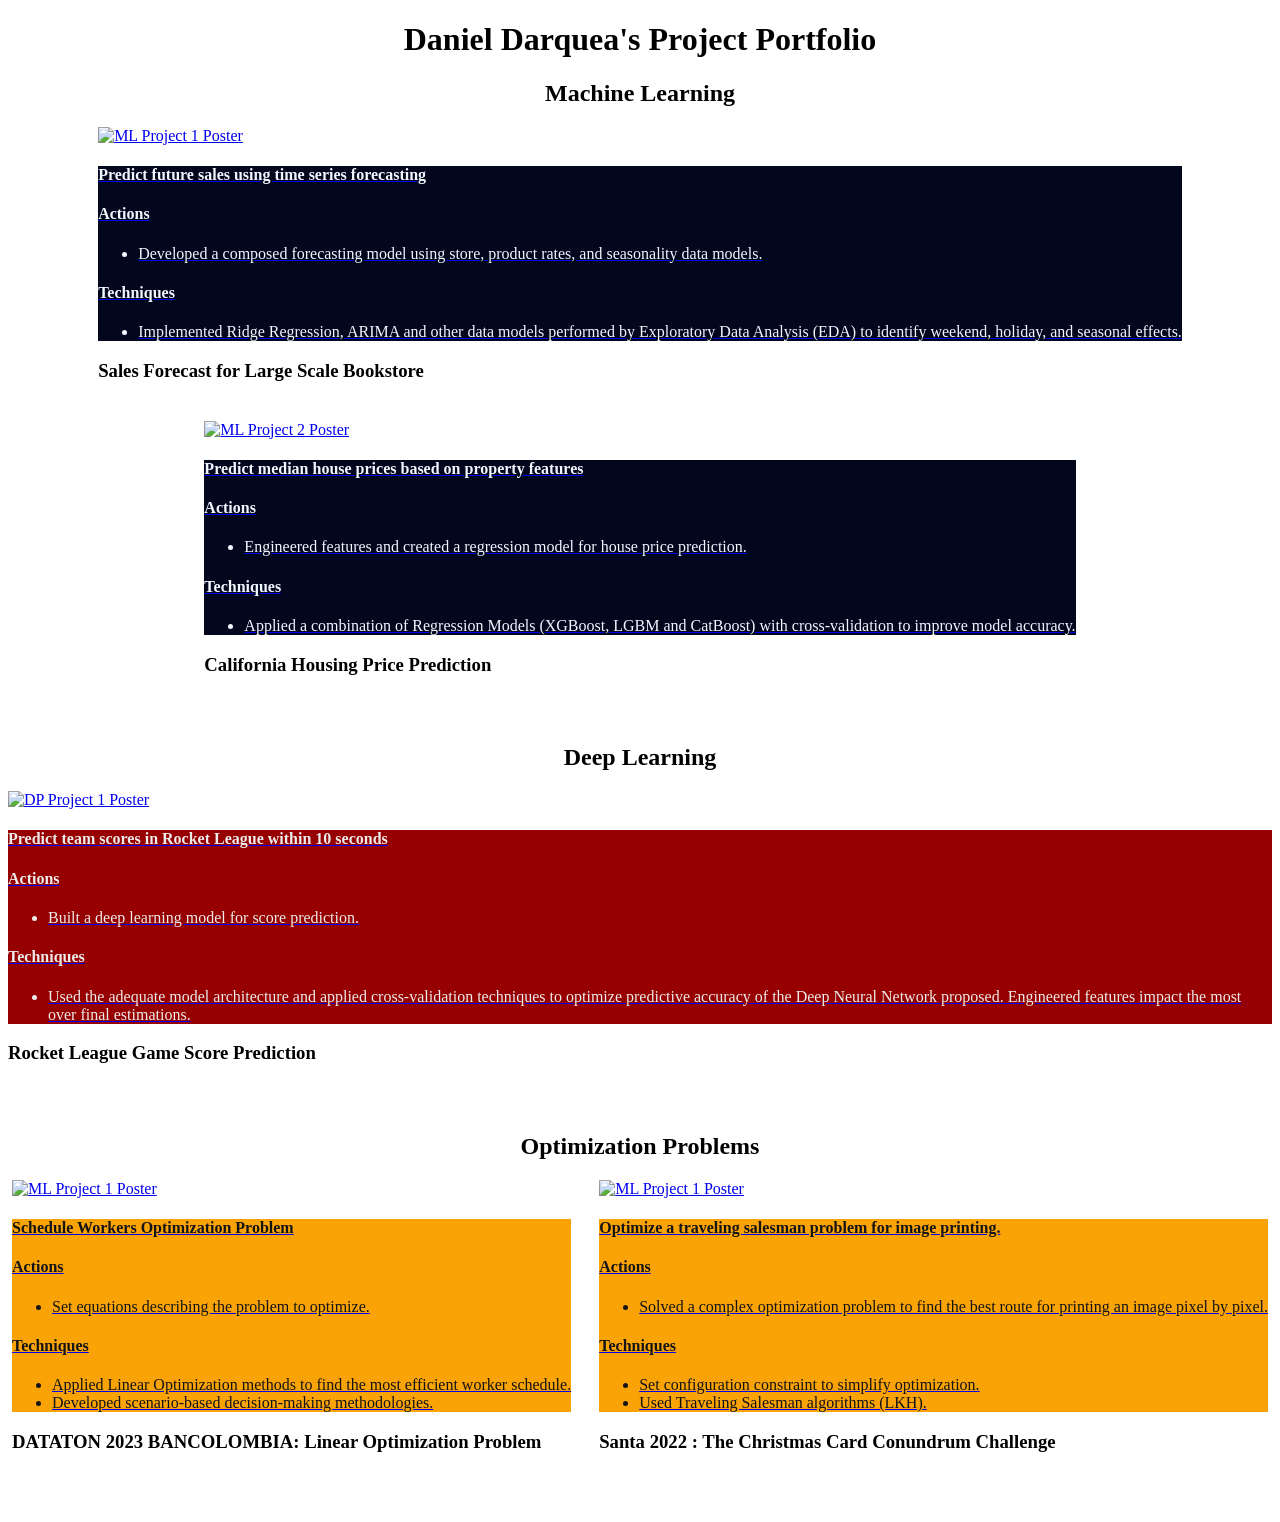
==== index.html @ ed5b5a61 "Add files via upload" ====
<!DOCTYPE html>
<html lang="en">
<head>
  <meta charset="UTF-8">
  <meta name="viewport" content="width=device-width, initial-scale=1.0">
  <title>Project Portfolio</title>
  <link rel="stylesheet" href="style.css">
  <style>
    .container {
      display: flex;
      flex-wrap: wrap;
      justify-content: space-around;
      gap: 20px;
    }
    .poster img {
      width: 300px; /* Set a rectangular width */
      height: 200px; /* Set a rectangular height */
      object-fit: cover;
    }
    section {
      margin-bottom: 50px;
    }
    h2 {
      text-align: center;
    }
  </style>
</head>
<body>
  <h1 style="text-align: center;">Daniel Darquea's Project Portfolio</h1>

  <!-- Machine Learning Section -->
  <section>
    <h2>Machine Learning</h2>
    <div class="container">
      <div class="poster">
        <a href="projects/ml1_tps-sep-2022.html">
          <img src="posters/ml1_poster.png" alt="ML Project 1 Poster">
          
          <div class="overlay" style="background-color: #03071e; color:aliceblue">
            <div class="overlay-section">
              <h4>Predict future sales using time series forecasting</h4>
              <h4>Actions</h4>
              <ul class="overlay-list">
                <li>Developed a composed forecasting model using store, product rates, and seasonality data models.</li>
              </ul>
              <h4>Techniques</h4>
              <ul class="overlay-list">
                <li>Implemented Ridge Regression, ARIMA and other data models performed by Exploratory Data Analysis (EDA) to
                  identify weekend, holiday, and seasonal effects.</li>
              </ul>
            </div>
          </div>
        </a>
        <h3>Sales Forecast for Large Scale Bookstore</h3>
      </div>
      <div class="poster">
        <a href="projects/ml2_tps3-episode-1-california-housing.html">
          <img src="posters/ml2_poster.png" alt="ML Project 2 Poster">
          <div class="overlay" style="background-color: #03071e; color:aliceblue">
            <div class="overlay-section">
              <h4>Predict median house prices based on property features</h4>
              <h4>Actions</h4>
              <ul class="overlay-list">
                <li>Engineered features and created a regression model for house price prediction.</li>
              </ul>
              <h4>Techniques</h4>
              <ul class="overlay-list">
                <li>Applied a combination of Regression Models (XGBoost, LGBM and CatBoost) with cross-validation to improve
                  model accuracy.</li>
              </ul>
            </div>
          </div>
        </a>
        <h3>California Housing Price Prediction</h3>
      </div>

    </div>
  </section>

  <!-- Deep Learning Section -->
  <section>
    <h2>Deep Learning</h2>
    <div class="container">
      <div class="poster">
        <a href="projects/dp1-tabular-playground-series-oct-2022.html">
          <img src="posters/dp1_poster.jpg" alt="DP Project 1 Poster">
          
          <div class="overlay" style="background-color: #970000; color:rgb(236, 236, 236)">
            <div class="overlay-section">
              <h4>Predict team scores in Rocket League within 10 seconds</h4>
              <h4>Actions</h4>
              <ul class="overlay-list">
                <li>Built a deep learning model for score prediction.</li>
              </ul>
              <h4>Techniques</h4>
              <ul class="overlay-list">
                <li>Used the adequate model architecture and applied cross-validation techniques to optimize predictive accuracy
                  of the Deep Neural Network proposed. Engineered features impact the most over final estimations.</li>
              </ul>
            </div>
          </div>
          
        </a>
        <h3>Rocket League Game Score Prediction</h3>
      </div>

    </div>
  </section>

  <!-- Optimization Problems Section -->
  <section>
    <h2>Optimization Problems</h2>
    <div class="container">
        <div class="poster">
            <a href="projects/p1_bancolombia-bank-linear-optimization.html">
              <img src="posters/poster1.png" alt="ML Project 1 Poster">
              
              <div class="overlay" style="background-color: #faa307; color:rgb(20, 20, 20)">
                <div class="overlay-section">
                  <h4>Schedule Workers Optimization Problem</h4>
                  <h4>Actions</h4>
                  <ul class="overlay-list">
                    <li>Set equations describing the problem to optimize.</li>
                  </ul>
                  <h4>Techniques</h4>
                  <ul class="overlay-list">
                    <li>Applied Linear Optimization methods to find the most efficient worker schedule.</li>
                    <li>Developed scenario-based decision-making methodologies.</li>
                  </ul>
                </div>
              </div>
              
            </a>
            <h3>DATATON 2023 BANCOLOMBIA: Linear Optimization Problem</h3>
        </div>
        <div class="poster">
            <a href="projects/p2_the-christmas-card-conundrum-2022.html">
              <img src="posters/poster2.jpg" alt="ML Project 1 Poster">
              
              <div class="overlay" style="background-color: #faa307; color:rgb(20, 20, 20)">
                <div class="overlay-section">
                  <h4>Optimize a traveling salesman problem for image printing.</h4>
                  <h4>Actions</h4>
                  <ul class="overlay-list">
                    <li>Solved a complex optimization problem to find the best route for printing an image pixel by pixel.</li>
                  </ul>
                  <h4>Techniques</h4>
                  <ul class="overlay-list">
                    <li>Set configuration constraint to simplify optimization.</li>
                    <li>Used Traveling Salesman algorithms (LKH).</li>
                  </ul>
                </div>
              </div>
            </a>
            <h3>Santa 2022 : The Christmas Card Conundrum Challenge</h3>
        </div>
    </div>
  </section>

</body>
</html>
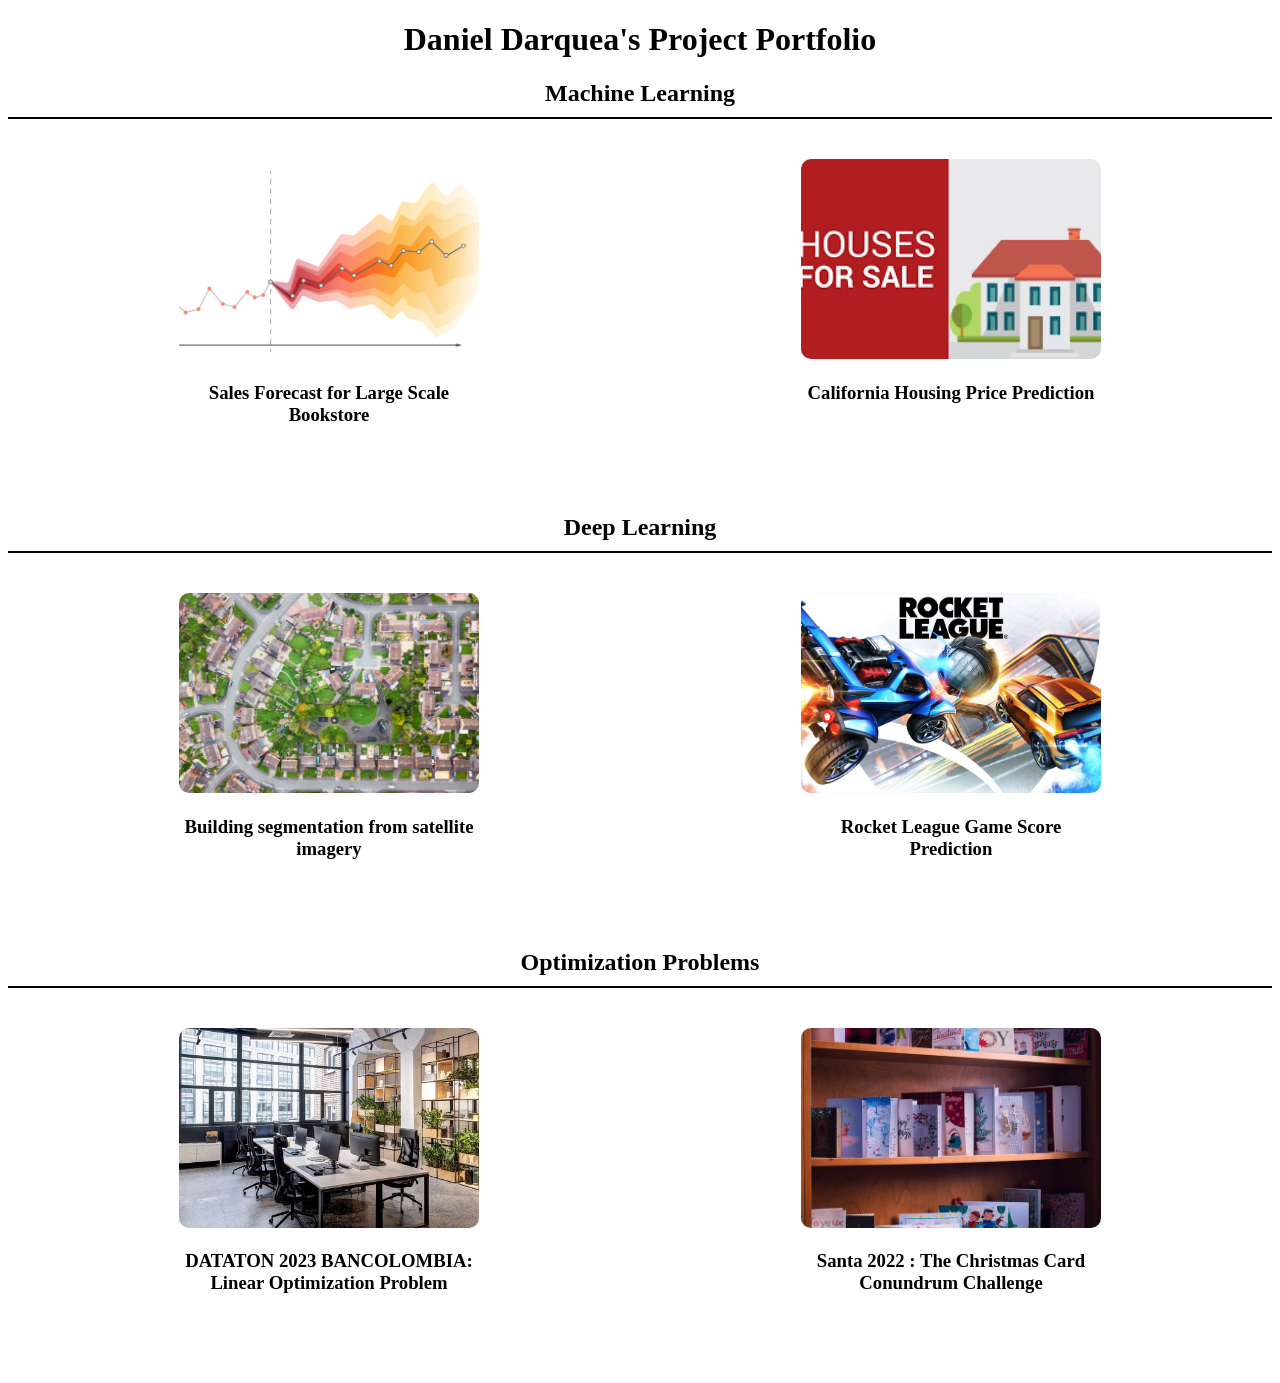
==== commit 97154736: "Updated new projects" ====
--- a/index.html
+++ b/index.html
@@ -82,6 +82,29 @@
     <h2>Deep Learning</h2>
     <div class="container">
       <div class="poster">
+        <a href="projects\dp2_buildings-location-from-satellite-images.html">
+          <img src="posters/dp2_photo.jpg" alt="DP Project 1 Poster">
+          
+          <div class="overlay" style="background-color: #970000; color:rgb(236, 236, 236)">
+            <div class="overlay-section">
+              <h4>Building segmentation using satellite imagery</h4>
+              <h4>Actions</h4>
+              <ul class="overlay-list">
+                <li>U-Net model trained on Google's TPU for building segmentation.</li>
+              </ul>
+              <h4>Techniques</h4>
+              <ul class="overlay-list">
+                <li>Data Selection</li>
+                <li>Fine Tuning</li>
+                <li>Definition of adequate Losses, Metrics and Architecure</li>
+              </ul>
+            </div>
+          </div>
+          
+        </a>
+        <h3>Building segmentation from satellite imagery</h3>
+      </div>
+      <div class="poster">
         <a href="projects/dp1-tabular-playground-series-oct-2022.html">
           <img src="posters/dp1_poster.jpg" alt="DP Project 1 Poster">
           
--- a/style.css
+++ b/style.css
@@ -0,0 +1,94 @@
+body {
+  font-family: Cambria, serif;
+  background-color: #ffffff;
+}
+.container {
+  display: flex;
+  flex-wrap: wrap;
+  justify-content: center;
+  gap: 20px;
+  padding: 20px;
+}
+.poster {
+  width: 300px;
+  text-align: center;
+  position: relative;
+}
+.image-container {
+  position: relative;
+}
+img {
+  max-width: 100%;
+  border-radius: 10px;
+}
+a {
+  text-decoration: none;
+  color: #333;
+}
+a:hover {
+  color: #0b72c7;
+}
+
+.overlay {
+  position: absolute;
+  top: 0;
+  left: 0;
+  width: 100%;
+  height: 100%;
+  background-color: #ffffff; /* White transparent background */
+  color:#333;
+  display: flex;
+  justify-content: flex-start; /* Ensure content starts from the top */
+  align-items: flex-start; /* Align content to the left */
+  /*justify-content: left;*/
+  /*align-items: left;*/
+  opacity: 0;
+  transition: opacity 0.3s ease;
+  /*pointer-events: none; /* Allow hover events to pass through to the image */
+  border-radius: 10px;
+  overflow-y: auto; /* Allows vertical scrolling if content overflows */
+  padding: 5px 10px 10px 10px;
+}
+.poster:hover .overlay{
+  opacity: 1; /* Show the overlay when hovering */
+  transform: scale(1.15);
+  transition: transform 0.4s ease;
+}
+/*.poster img:hover{
+  transform: scale(1.05);
+  transition: transform 0.3s ease;
+}*/
+
+.overlay-section {
+  margin-top: 0px; /* Space between sections */
+  text-align: left;
+}
+
+.overlay-list {
+  font-size: 14px; /* Item size */
+  padding-left: 10px; /* Indent list items */
+  margin: 0; /* Remove default margin */
+  text-align: left;
+}
+
+.overlay-list li {
+  margin-bottom: 5px; /* Space between list items */
+}
+
+section {
+      margin-bottom: 50px;
+    }
+h2 {
+      font-size: 24px;
+      font-weight: bold;
+      text-align: left;
+      border-bottom: 2px solid black; /* Adds an underline */
+      padding-bottom: 10px;
+      margin-bottom: 20px;
+      width: 100%; /* Ensure it extends across the full width */
+    }
+
+h4 {
+      margin: 15px 0px 10px 0px;
+      padding: 0;
+    }
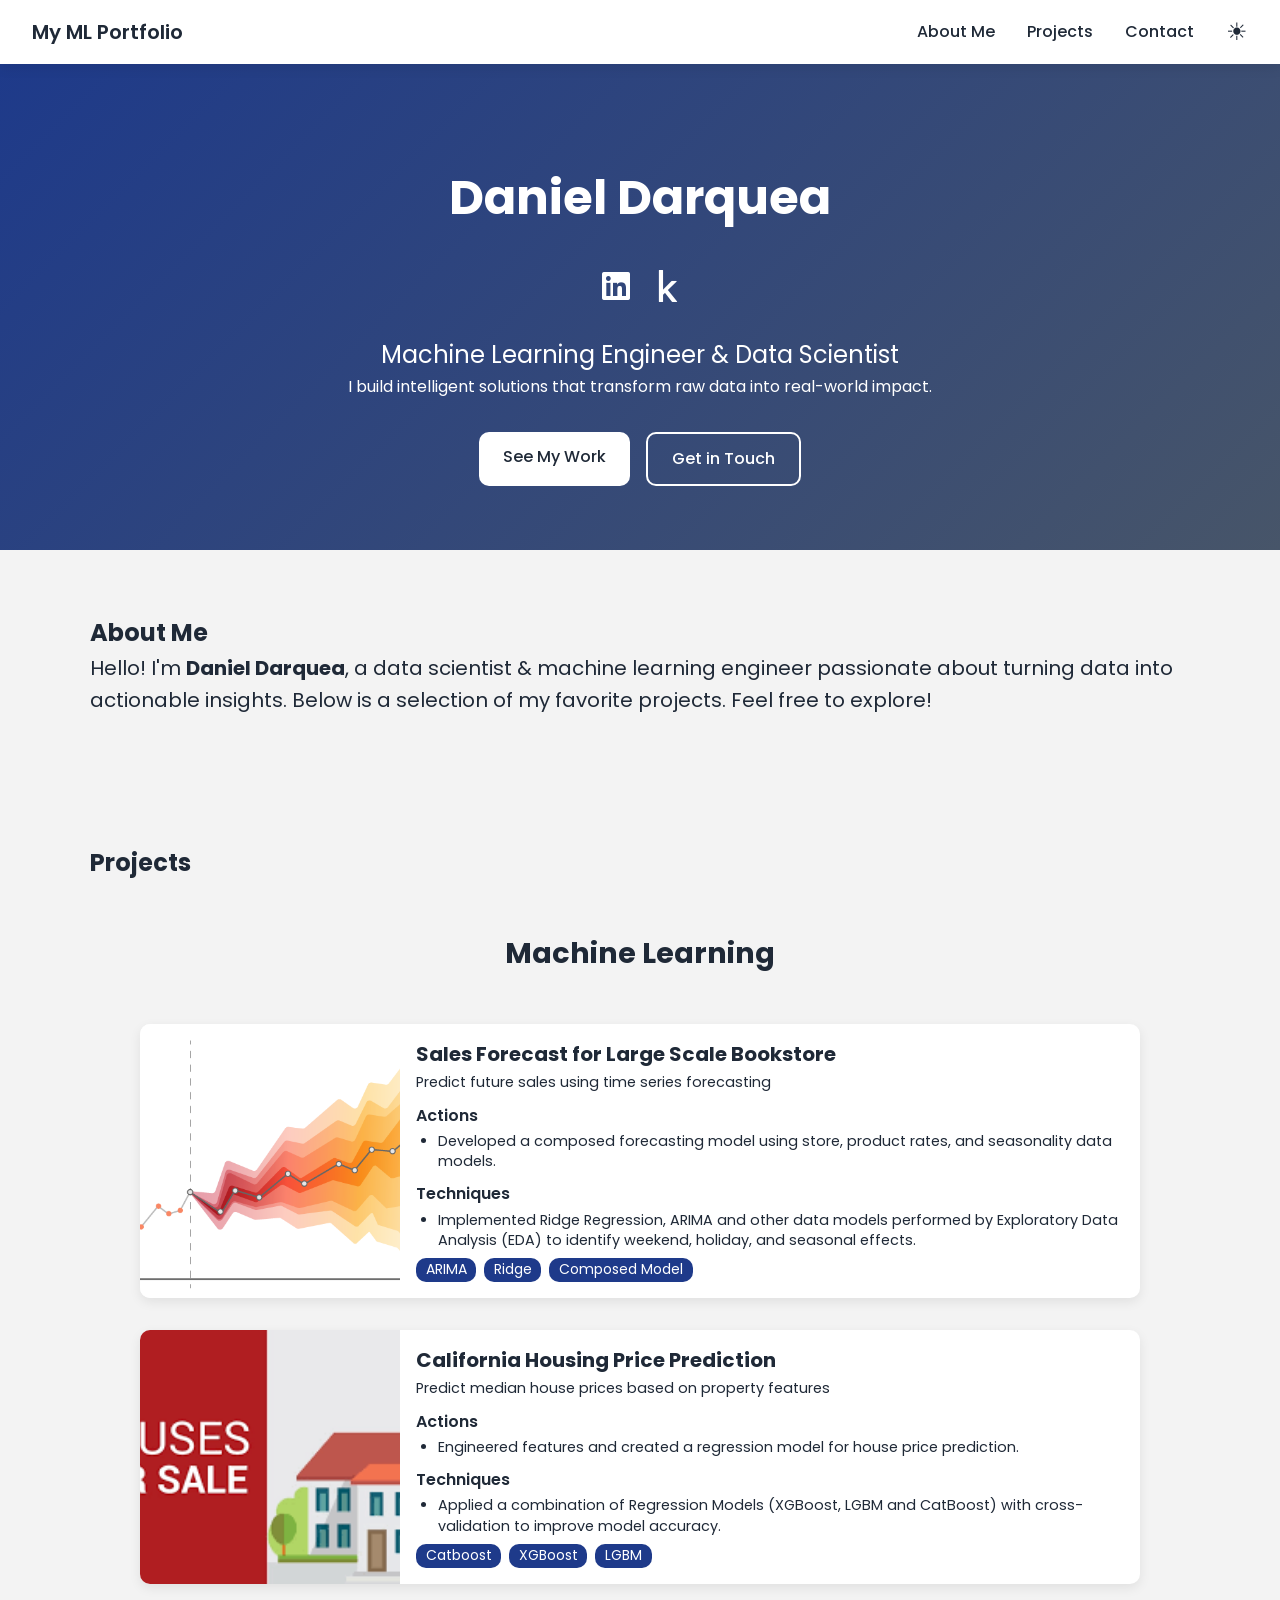
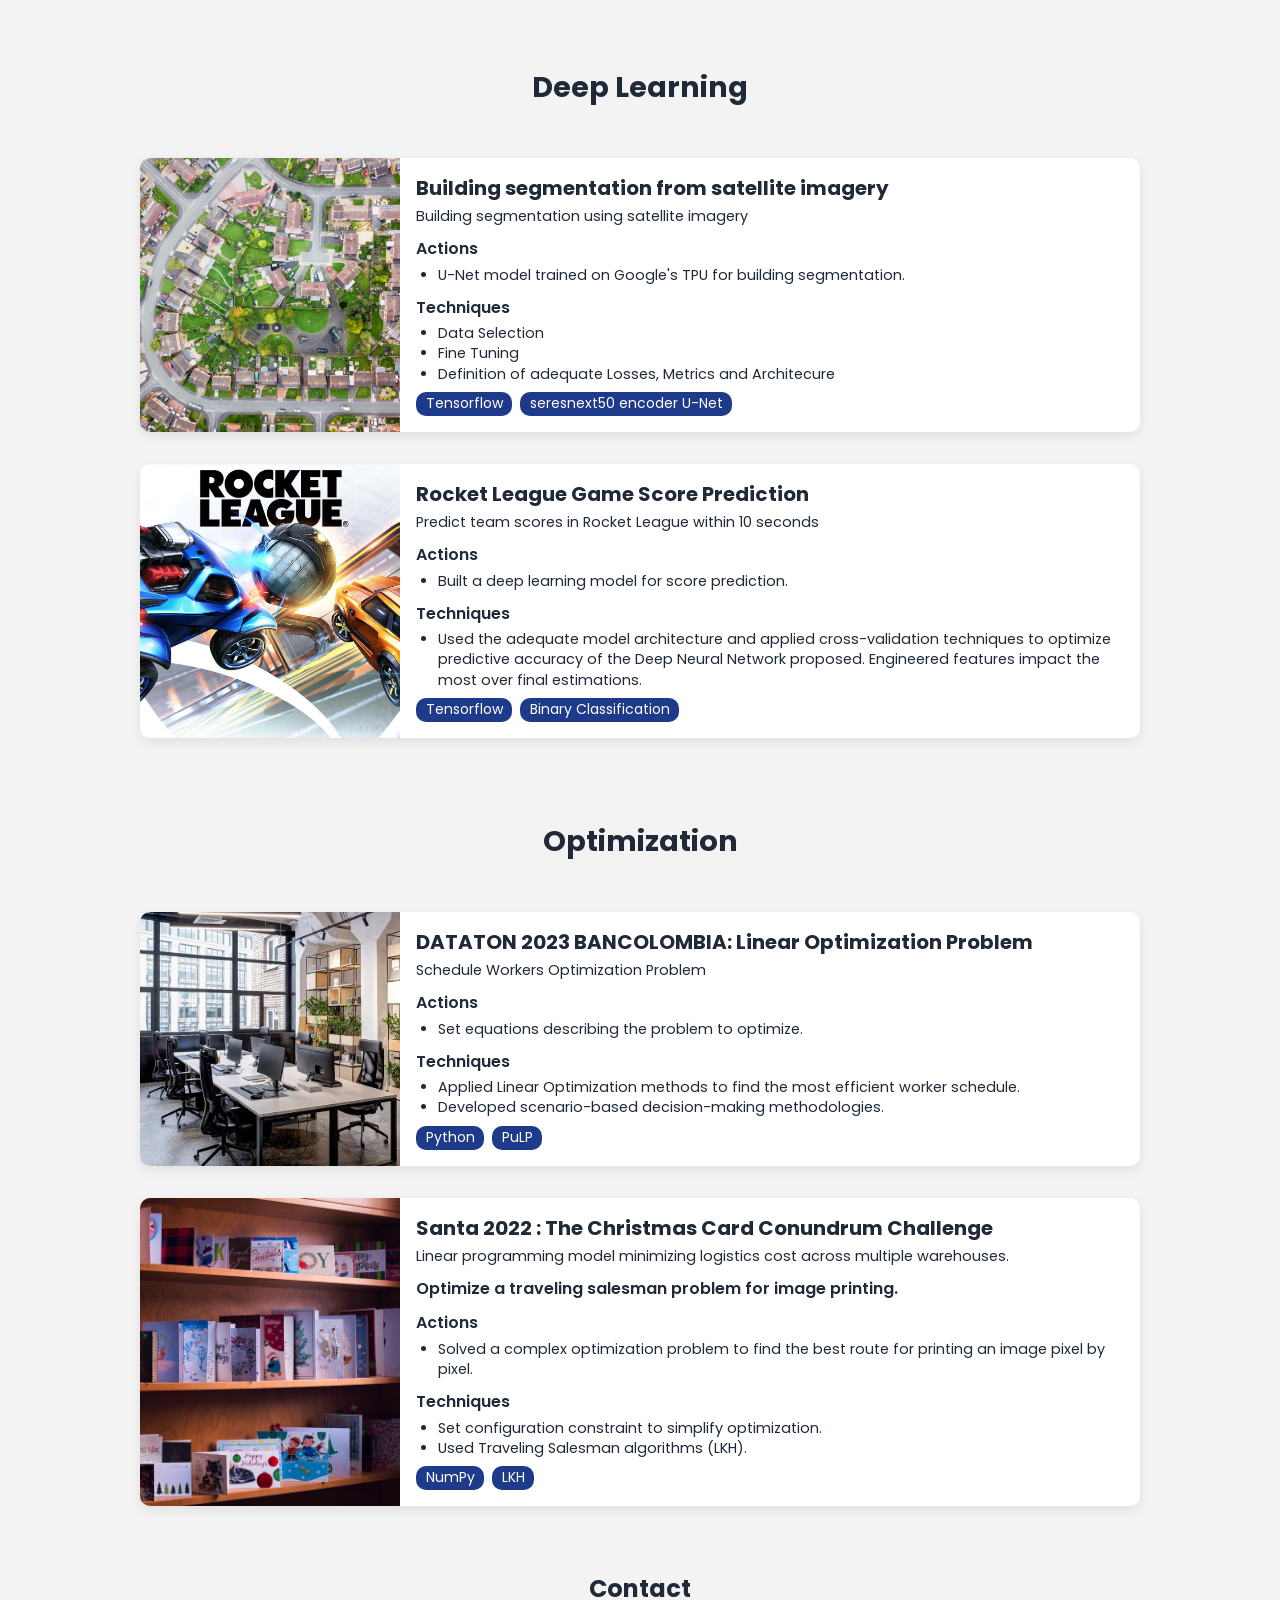
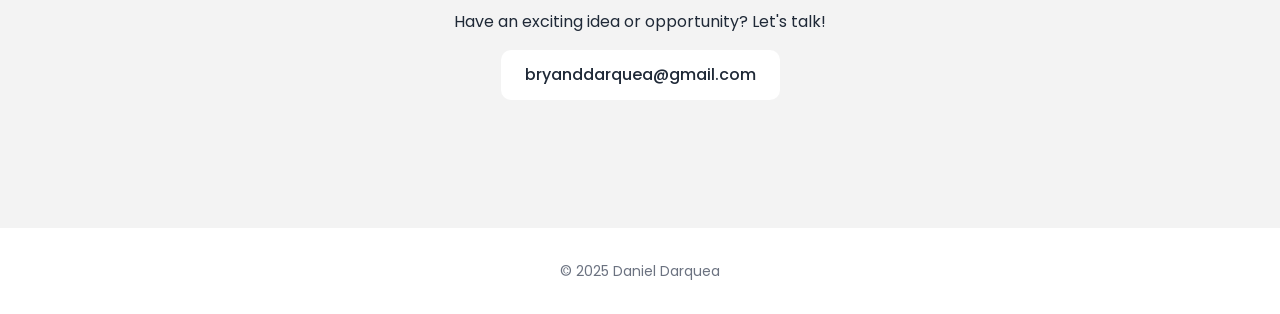
==== commit 14001778: "Improved UI" ====
--- a/index.html
+++ b/index.html
@@ -1,184 +1,229 @@
-<!DOCTYPE html>
-<html lang="en">
-<head>
-  <meta charset="UTF-8">
-  <meta name="viewport" content="width=device-width, initial-scale=1.0">
-  <title>Project Portfolio</title>
-  <link rel="stylesheet" href="style.css">
-  <style>
-    .container {
-      display: flex;
-      flex-wrap: wrap;
-      justify-content: space-around;
-      gap: 20px;
-    }
-    .poster img {
-      width: 300px; /* Set a rectangular width */
-      height: 200px; /* Set a rectangular height */
-      object-fit: cover;
-    }
-    section {
-      margin-bottom: 50px;
-    }
-    h2 {
-      text-align: center;
-    }
-  </style>
-</head>
-<body>
-  <h1 style="text-align: center;">Daniel Darquea's Project Portfolio</h1>
-
-  <!-- Machine Learning Section -->
-  <section>
-    <h2>Machine Learning</h2>
-    <div class="container">
-      <div class="poster">
-        <a href="projects/ml1_tps-sep-2022.html">
-          <img src="posters/ml1_poster.png" alt="ML Project 1 Poster">
-          
-          <div class="overlay" style="background-color: #03071e; color:aliceblue">
-            <div class="overlay-section">
-              <h4>Predict future sales using time series forecasting</h4>
-              <h4>Actions</h4>
-              <ul class="overlay-list">
-                <li>Developed a composed forecasting model using store, product rates, and seasonality data models.</li>
-              </ul>
-              <h4>Techniques</h4>
-              <ul class="overlay-list">
-                <li>Implemented Ridge Regression, ARIMA and other data models performed by Exploratory Data Analysis (EDA) to
-                  identify weekend, holiday, and seasonal effects.</li>
-              </ul>
-            </div>
-          </div>
-        </a>
-        <h3>Sales Forecast for Large Scale Bookstore</h3>
-      </div>
-      <div class="poster">
-        <a href="projects/ml2_tps3-episode-1-california-housing.html">
-          <img src="posters/ml2_poster.png" alt="ML Project 2 Poster">
-          <div class="overlay" style="background-color: #03071e; color:aliceblue">
-            <div class="overlay-section">
-              <h4>Predict median house prices based on property features</h4>
-              <h4>Actions</h4>
-              <ul class="overlay-list">
-                <li>Engineered features and created a regression model for house price prediction.</li>
-              </ul>
-              <h4>Techniques</h4>
-              <ul class="overlay-list">
-                <li>Applied a combination of Regression Models (XGBoost, LGBM and CatBoost) with cross-validation to improve
-                  model accuracy.</li>
-              </ul>
-            </div>
-          </div>
-        </a>
-        <h3>California Housing Price Prediction</h3>
-      </div>
-
-    </div>
-  </section>
-
-  <!-- Deep Learning Section -->
-  <section>
-    <h2>Deep Learning</h2>
-    <div class="container">
-      <div class="poster">
-        <a href="projects\dp2_buildings-location-from-satellite-images.html">
-          <img src="posters/dp2_photo.jpg" alt="DP Project 1 Poster">
-          
-          <div class="overlay" style="background-color: #970000; color:rgb(236, 236, 236)">
-            <div class="overlay-section">
-              <h4>Building segmentation using satellite imagery</h4>
-              <h4>Actions</h4>
-              <ul class="overlay-list">
-                <li>U-Net model trained on Google's TPU for building segmentation.</li>
-              </ul>
-              <h4>Techniques</h4>
-              <ul class="overlay-list">
-                <li>Data Selection</li>
-                <li>Fine Tuning</li>
-                <li>Definition of adequate Losses, Metrics and Architecure</li>
-              </ul>
-            </div>
-          </div>
-          
-        </a>
-        <h3>Building segmentation from satellite imagery</h3>
-      </div>
-      <div class="poster">
-        <a href="projects/dp1-tabular-playground-series-oct-2022.html">
-          <img src="posters/dp1_poster.jpg" alt="DP Project 1 Poster">
-          
-          <div class="overlay" style="background-color: #970000; color:rgb(236, 236, 236)">
-            <div class="overlay-section">
-              <h4>Predict team scores in Rocket League within 10 seconds</h4>
-              <h4>Actions</h4>
-              <ul class="overlay-list">
-                <li>Built a deep learning model for score prediction.</li>
-              </ul>
-              <h4>Techniques</h4>
-              <ul class="overlay-list">
-                <li>Used the adequate model architecture and applied cross-validation techniques to optimize predictive accuracy
-                  of the Deep Neural Network proposed. Engineered features impact the most over final estimations.</li>
-              </ul>
-            </div>
-          </div>
-          
-        </a>
-        <h3>Rocket League Game Score Prediction</h3>
-      </div>
-
-    </div>
-  </section>
-
-  <!-- Optimization Problems Section -->
-  <section>
-    <h2>Optimization Problems</h2>
-    <div class="container">
-        <div class="poster">
-            <a href="projects/p1_bancolombia-bank-linear-optimization.html">
-              <img src="posters/poster1.png" alt="ML Project 1 Poster">
-              
-              <div class="overlay" style="background-color: #faa307; color:rgb(20, 20, 20)">
-                <div class="overlay-section">
-                  <h4>Schedule Workers Optimization Problem</h4>
-                  <h4>Actions</h4>
-                  <ul class="overlay-list">
-                    <li>Set equations describing the problem to optimize.</li>
-                  </ul>
-                  <h4>Techniques</h4>
-                  <ul class="overlay-list">
-                    <li>Applied Linear Optimization methods to find the most efficient worker schedule.</li>
-                    <li>Developed scenario-based decision-making methodologies.</li>
-                  </ul>
-                </div>
-              </div>
-              
-            </a>
-            <h3>DATATON 2023 BANCOLOMBIA: Linear Optimization Problem</h3>
-        </div>
-        <div class="poster">
-            <a href="projects/p2_the-christmas-card-conundrum-2022.html">
-              <img src="posters/poster2.jpg" alt="ML Project 1 Poster">
-              
-              <div class="overlay" style="background-color: #faa307; color:rgb(20, 20, 20)">
-                <div class="overlay-section">
-                  <h4>Optimize a traveling salesman problem for image printing.</h4>
-                  <h4>Actions</h4>
-                  <ul class="overlay-list">
-                    <li>Solved a complex optimization problem to find the best route for printing an image pixel by pixel.</li>
-                  </ul>
-                  <h4>Techniques</h4>
-                  <ul class="overlay-list">
-                    <li>Set configuration constraint to simplify optimization.</li>
-                    <li>Used Traveling Salesman algorithms (LKH).</li>
-                  </ul>
-                </div>
-              </div>
-            </a>
-            <h3>Santa 2022 : The Christmas Card Conundrum Challenge</h3>
-        </div>
-    </div>
-  </section>
-
-</body>
-</html>
+<!DOCTYPE html>
+<html lang="en">
+<head>
+    <meta charset="UTF-8" />
+    <meta http-equiv="X-UA-Compatible" content="IE=edge" />
+    <meta name="viewport" content="width=device-width, initial-scale=1.0" />
+    <title>Machine Learning Portfolio</title>
+    <link rel="icon" href="data:image/svg+xml,%3csvg xmlns='http://www.w3.org/2000/svg' viewBox='0 0 24 24' fill='currentColor'%3e%3cpath d='M20 6h-4V4c0-1.11-.89-2-2-2h-4c-1.11 0-2 .89-2 2v2H4c-1.11 0-2 .89-2 2v11c0 1.11.89 2 2 2h16c1.11 0 2-.89 2-2V8c0-1.11-.89-2-2-2zM10 4h4v2h-4V4zm10 15H4V8h16v11z'/%3e%3c/svg%3e">
+    <link rel="stylesheet" href="https://cdnjs.cloudflare.com/ajax/libs/font-awesome/6.5.1/css/all.min.css" integrity="sha512-DTOQO9RWCH3ppGqcWaEA1BIZOC6xxalwEsw9c2QQeAIftl+Vegovlnee1c9QX4TctnWMn13TZye+giMm8e2LwA==" crossorigin="anonymous" referrerpolicy="no-referrer" />
+    <link rel="stylesheet" href="style.css" />
+    <link rel="preconnect" href="https://fonts.googleapis.com" />
+    <link rel="preconnect" href="https://fonts.gstatic.com" crossorigin />
+    <link href="https://fonts.googleapis.com/css2?family=Poppins:wght@300;400;500;600;700&display=swap" rel="stylesheet" />
+</head>
+<body>
+    <header>
+        <nav class="nav">
+            <div class="nav__brand">My ML Portfolio</div>
+            <ul class="nav__links">
+                <li><a href="#about">About Me</a></li>
+                <li><a href="#projects">Projects</a></li>
+                <li><a href="#contact">Contact</a></li>
+            </ul>
+            <button class="theme-toggle" id="themeToggle" aria-label="Toggle Theme">&#9728;</button>
+        </nav>
+    </header>
+
+    <main>
+        <!-- Hero -->
+        <section class="hero">
+            <div class="container">
+                <h1>Daniel Darquea</h1>
+                <div class="hero__socials">
+                    <a href="https://www.linkedin.com/in/bryan-daniel-darquea-713429213/" aria-label="linkedin" target="_blank"><i class="fa-brands fa-linkedin"></i></a>
+                    <!-- <a href="#" aria-label="github" target="_blank"><i class="fa-brands fa-github"></i></a> -->
+                    <a href="https://www.kaggle.com/bryandarquea" aria-label="kaggle" target="_blank"><i class="fa-brands fa-kaggle"></i></a>
+                </div>
+                <h2>Machine Learning Engineer &amp; Data Scientist</h2>
+                <p>I build intelligent solutions that transform raw data into real-world impact.</p>
+                <div class="hero__cta">
+                    <a href="#projects" class="btn btn--primary">See My Work</a>
+                    <a href="#contact" class="btn btn--secondary">Get in Touch</a>
+                </div>
+            </div>
+        </section>
+        <!-- About Me -->
+        <section id="about" class="section section--about reveal-on-scroll">
+            <div class="container">
+                <h2>About Me</h2>
+                <p>
+                    Hello! I'm <strong>Daniel Darquea</strong>, a data scientist & machine learning
+                    engineer passionate about turning data into actionable insights.
+                    Below is a selection of my favorite projects. Feel free to explore!
+                </p>
+            </div>
+        </section>
+
+        <!-- Projects -->
+        <section id="projects" class="section section--projects reveal-on-scroll">
+            <div class="container">
+                <h2>Projects</h2>
+
+                <div class="project-grid">
+                    
+                <h3 class="category-heading">Machine Learning</h3>
+                    <!-- Machine Learning project 1 -->
+                    <a href="projects/ml1_tps-sep-2022.html" class="project-tile">
+                        <img src="posters/ml1_poster.png" alt="Project 1 thumbnail" />
+                        <div class="project-info">
+                            <h3>Sales Forecast for Large Scale Bookstore</h3>
+                            <p>Predict future sales using time series forecasting</p>
+                            <h4>Actions</h4>
+                            <ul class="overlay-list">
+                                <li>Developed a composed forecasting model using store, product rates, and seasonality data models.</li>
+                            </ul>
+                            <h4>Techniques</h4>
+                            <ul class="overlay-list">
+                                <li>Implemented Ridge Regression, ARIMA and other data models performed by Exploratory Data Analysis (EDA) to
+                                identify weekend, holiday, and seasonal effects.</li>
+                            </ul>
+                            <ul class="project-tags">
+                                <li>ARIMA</li><li>Ridge</li><li>Composed Model</li>
+                            </ul>
+                        </div>
+                    </a>
+
+                    <!-- Machine Learning project 2 -->
+                    <a href="projects/ml2_tps3-episode-1-california-housing.html" class="project-tile">
+                        <img src="posters/ml2_poster.png" alt="Project 2 thumbnail" />
+                        <div class="project-info">
+                            <h3>California Housing Price Prediction</h3>
+                            <p>Predict median house prices based on property features</p>
+
+                            <h4>Actions</h4>
+                            <ul class="overlay-list">
+                                <li>Engineered features and created a regression model for house price prediction.</li>
+                            </ul>
+                            <h4>Techniques</h4>
+                            <ul class="overlay-list">
+                                <li>Applied a combination of Regression Models (XGBoost, LGBM and CatBoost) with cross-validation to improve
+                                model accuracy.</li>
+                            </ul>
+                            <ul class="project-tags">
+                                <li>Catboost</li><li>XGBoost</li><li>LGBM</li>
+                            </ul>
+                        </div>
+                    </a>
+
+                
+                <h3 class="category-heading">Deep Learning</h3>
+                    <!-- Deep Learning project 1 -->
+                    <a href="projects\dp2_buildings-location-from-satellite-images.html" class="project-tile">
+                        <img src="posters/dp2_photo.jpg" alt="Deep Learning project 1 thumbnail" />
+                        <div class="project-info">
+                            <h3>Building segmentation from satellite imagery</h3>
+                            <p>Building segmentation using satellite imagery</p>
+
+                            <h4>Actions</h4>
+                            <ul class="overlay-list">
+                                <li>U-Net model trained on Google's TPU for building segmentation.</li>
+                            </ul>
+                            <h4>Techniques</h4>
+                            <ul class="overlay-list">
+                                <li>Data Selection</li>
+                                <li>Fine Tuning</li>
+                                <li>Definition of adequate Losses, Metrics and Architecure</li>
+                            </ul>
+
+                            <ul class="project-tags">
+                                <li>Tensorflow</li><li>seresnext50 encoder U-Net</li>
+                            </ul>
+                        </div>
+                    </a>
+                    
+
+                    <!-- Deep Learning project 2 -->
+                    <a href="projects/dp1-tabular-playground-series-oct-2022.html" class="project-tile">
+                        <img src="posters/dp1_poster.jpg" alt="Deep Learning project 2 thumbnail" />
+                        <div class="project-info">
+                            <h3>Rocket League Game Score Prediction</h3>
+                            <p>Predict team scores in Rocket League within 10 seconds</p>
+
+                            <h4>Actions</h4>
+                            <ul class="overlay-list">
+                                <li>Built a deep learning model for score prediction.</li>
+                            </ul>
+                            <h4>Techniques</h4>
+                            <ul class="overlay-list">
+                                <li>Used the adequate model architecture and applied cross-validation techniques to optimize predictive accuracy
+                                of the Deep Neural Network proposed. Engineered features impact the most over final estimations.</li>
+                            </ul>
+                            
+                            <ul class="project-tags">
+                                <li>Tensorflow</li><li>Binary Classification</li>
+                            </ul>
+                        </div>
+                    </a>
+
+                <!-- Optimization -->
+                
+                    <h3 class="category-heading">Optimization</h3>
+                    <!-- Optimization project 1 -->
+                    <a href="projects/p1_bancolombia-bank-linear-optimization.html" class="project-tile">
+                        <img src="posters/poster1.png" alt="Optimization project thumbnail" />
+                        <div class="project-info">
+                            <h3>DATATON 2023 BANCOLOMBIA: Linear Optimization Problem</h3>
+                            <p>Schedule Workers Optimization Problem</p>
+                            <h4>Actions</h4>
+                            <ul class="overlay-list">
+                                <li>Set equations describing the problem to optimize.</li>
+                            </ul>
+                            <h4>Techniques</h4>
+                            <ul class="overlay-list">
+                                <li>Applied Linear Optimization methods to find the most efficient worker schedule.</li>
+                                <li>Developed scenario-based decision-making methodologies.</li>
+                            </ul>
+                            
+                            <ul class="project-tags">
+                                <li>Python</li><li>PuLP</li>
+                            </ul>
+                        </div>
+                    </a>
+                    
+                    <!-- Optimization project 2 -->
+                    <a href="projects/p2_the-christmas-card-conundrum-2022.html" class="project-tile">
+                        <img src="posters/poster2.jpg" alt="Optimization project 2 thumbnail" />
+                        <div class="project-info">
+                            <h3>Santa 2022 : The Christmas Card Conundrum Challenge</h3>
+                            <p>Linear programming model minimizing logistics cost across multiple warehouses.</p>
+                            <h4>Optimize a traveling salesman problem for image printing.</h4>
+                            <h4>Actions</h4>
+                            <ul class="overlay-list">
+                                <li>Solved a complex optimization problem to find the best route for printing an image pixel by pixel.</li>
+                            </ul>
+                            <h4>Techniques</h4>
+                            <ul class="overlay-list">
+                                <li>Set configuration constraint to simplify optimization.</li>
+                                <li>Used Traveling Salesman algorithms (LKH).</li>
+                            </ul>
+                            <ul class="project-tags">
+                                <li>NumPy</li><li>LKH</li>
+                            </ul>
+                        </div>
+                    </a>
+                    
+
+                </div>
+
+        <!-- Contact -->
+        <section id="contact" class="section section--contact reveal-on-scroll">
+            <div class="container">
+                <h2>Contact</h2>
+                <p>
+                    Have an exciting idea or opportunity? Let's talk! <br />
+                    <a href="mailto:bryanddarquea@gmail.com" class="btn btn--primary">bryanddarquea@gmail.com</a>
+                </p>
+            </div>
+        </section>
+    </main>
+
+    <footer class="footer">
+        <div class="container">
+            
+            <p>&copy; 2025 Daniel Darquea</p>
+        </div>
+    </footer>
+    <script src="script.js" defer></script>
+</body>
+</html>
--- a/style.css
+++ b/style.css
@@ -1,94 +1,356 @@
+/* ========== Global Styles ========== */
+:root {
+  --clr-bg: #f3f3f3;
+  --clr-primary: #1f2937;
+  --clr-accent: #1e3a8a;
+  --clr-light: #ffffff;
+  --clr-muted: #6b7280;
+
+  /* Personal flair */
+  --clr-gradient-start: #1e3a8a;
+  --clr-gradient-end: #475569;
+
+  --fs-base: 16px;
+  --fs-sm: 0.875rem;
+  --fs-lg: 1.25rem;
+  --fs-xl: 1.8rem;
+
+  --radius: 10px;
+  --shadow: 0 4px 12px rgba(0, 0, 0, 0.08);
+}
+
+* {
+  margin: 0;
+  padding: 0;
+  box-sizing: border-box;
+}
+
 body {
-  font-family: Cambria, serif;
-  background-color: #ffffff;
-}
-.container {
-  display: flex;
-  flex-wrap: wrap;
-  justify-content: center;
-  gap: 20px;
-  padding: 20px;
-}
-.poster {
-  width: 300px;
-  text-align: center;
-  position: relative;
-}
-.image-container {
-  position: relative;
-}
+  font-family: "Poppins", sans-serif;
+  background: var(--clr-bg);
+  color: var(--clr-primary);
+  line-height: 1.6;
+}
+
 img {
   max-width: 100%;
-  border-radius: 10px;
-}
+  display: block;
+}
+
 a {
   text-decoration: none;
-  color: #333;
-}
-a:hover {
-  color: #0b72c7;
-}
-
-.overlay {
-  position: absolute;
+  color: inherit;
+}
+
+.container {
+  width: min(90%, 1100px);
+  margin-inline: auto;
+}
+
+.section {
+  padding: 4rem 0;
+}
+
+/* ========== Navigation ========== */
+.nav {
+  display: flex;
+  justify-content: space-between;
+  align-items: center;
+  padding: 1rem 2rem;
+  background: var(--clr-light);
+  box-shadow: var(--shadow);
+  position: sticky;
   top: 0;
-  left: 0;
+  z-index: 1000;
+}
+
+.nav__brand {
+  margin-right: auto;
+  font-size: var(--fs-lg);
+  font-weight: 600;
+  color: var(--clr-accent);
+}
+
+.nav__links {
+  list-style: none;
+  display: flex;
+  gap: 2rem;
+}
+
+.nav__links a {
+  font-weight: 500;
+  transition: color 0.3s ease;
+}
+
+.nav__links a:hover {
+  color: var(--clr-accent);
+}
+
+/* ========== Hero ========== */
+.hero {
+  padding: 6rem 0 4rem;
+  background: linear-gradient(135deg, var(--clr-gradient-start), var(--clr-gradient-end));
+  color: var(--clr-light);
+  text-align: center;
+}
+
+.hero h1 {
+  font-size: 3rem;
+  font-weight: 700;
+}
+
+.hero h2 {
+  font-size: 1.5rem;
+  font-weight: 400;
+  margin-top: 1rem;
+}
+
+.hero__socials {
+  margin: 1.5rem 0;
+}
+
+.hero__socials a {
+  font-size: 2rem;
+  color: var(--clr-dark);
+  margin: 0 0.75rem;
+  transition: transform 0.2s ease-in-out;
+  display: inline-block;
+}
+
+.hero__socials a:hover {
+  transform: scale(1.2);
+}
+
+.hero__cta {
+  margin-top: 2rem;
+  display: flex;
+  gap: 1rem;
+  justify-content: center;
+  flex-wrap: wrap;
+}
+
+/* Buttons */
+.btn {
+  display: inline-block;
+  padding: 0.75rem 1.5rem;
+  border-radius: var(--radius);
+  font-weight: 500;
+  transition: transform 0.2s ease;
+}
+
+.btn--primary {
+  background: var(--clr-light);
+  color: var(--clr-primary);
+}
+
+.btn--secondary {
+  background: transparent;
+  border: 2px solid var(--clr-light);
+  color: var(--clr-light);
+}
+
+.btn:hover {
+  transform: translateY(-3px);
+}
+
+.btn--secondary:hover {
+  background: rgba(255, 255, 255, 0.1);
+}
+
+/* ========== Contact Section ========== */
+.section--contact {
+  text-align: center;
+}
+
+.section--contact a.btn {
+  margin-top: 1rem;
+}
+
+/* ========== About Section ========== */
+.section--about p {
+  font-size: var(--fs-lg);
+}
+
+/* ========== Category Heading ========== */
+.category-heading {
+  margin-top: 3rem;
+  margin-bottom: 1rem;
+  font-size: var(--fs-xl);
+  color: var(--clr-primary);
+}
+
+/* ========== Projects Grid ========== */
+.project-grid {
+  display: flex;
+  flex-direction: column;
+  gap: 2rem;
+  align-items: center;
+}
+
+.project-tile {
+  display: grid;
+  grid-template-columns: 260px 1fr; /* fixed image column + flexible description */
+  width: 1000px;      /* fixed overall width */
+  margin: 0 auto;     /* centered within the grid container */
+  background: var(--clr-light);
+  border-radius: var(--radius);
+  overflow: hidden;
+  box-shadow: var(--shadow);
+  transition: transform 0.3s ease, box-shadow 0.3s ease;
+}
+
+.project-tile:hover {
+  transform: translateY(-4px);
+  box-shadow: 0 6px 18px rgba(0, 0, 0, 0.12);
+}
+
+.project-tile img {
   width: 100%;
   height: 100%;
-  background-color: #ffffff; /* White transparent background */
-  color:#333;
-  display: flex;
-  justify-content: flex-start; /* Ensure content starts from the top */
-  align-items: flex-start; /* Align content to the left */
-  /*justify-content: left;*/
-  /*align-items: left;*/
+  object-fit: cover;
+  grid-row: 1 / -1; /* ensure it spans full tile height */
+}
+
+.project-info {
+  padding: 1rem;
+  grid-column: 2;
+  font-size: 0.95rem; /* shrink overall text */
+  line-height: 1.4;
+}
+
+.project-info h3 {
+  font-size: 1.25rem; /* smaller headline inside tile */
+  margin: 0;
+}
+
+.project-info h4 {
+  font-size: 1rem; /* following hierarchy */
+  margin-top: 0.75em;
+  margin-bottom: 0.25em;
+  font-weight: 600;
+}
+
+.project-info .overlay-list {
+  margin-left: 1.5em;
+  font-size: 0.9rem; /* keep bullets slightly smaller */
+}
+
+.project-info p {
+  font-size: 0.9rem;
+  margin-top: 0.25rem;
+}
+
+/* --- Project Tags --- */
+.project-tags {
+  list-style: none;
+  display: flex;
+  flex-wrap: wrap;
+  gap: 0.5rem;
+  margin: 0.5rem 0 0;
+}
+
+.project-tags li {
+  background: var(--clr-accent);
+  color: #fff;
+  font-size: var(--fs-sm);
+  padding: 0.15rem 0.6rem;
+  border-radius: var(--radius);
+}
+
+/* ========== Responsive ========== */
+@media (max-width: 768px) {
+  .project-tile {
+    grid-template-columns: 1fr; /* stack image above text on narrow screens */
+    grid-template-rows: auto auto;
+  }
+}
+
+/* ========== Footer ========== */
+.footer {
+  text-align: center;
+  padding: 2rem 0;
+  background: var(--clr-light);
+  color: var(--clr-muted);
+  font-size: var(--fs-sm);
+  box-shadow: var(--shadow) inset 0 6px 12px -6px rgba(0, 0, 0, 0.05);
+}
+
+/* ========== Navigation Brand ========== */
+.nav__brand {
+  font-weight: 600;
+  font-size: var(--fs-lg);
+  color: var(--clr-primary);
+}
+
+/* Brighter brand color in dark theme */
+.dark-theme .nav__brand {
+  color: #cbd5ff; /* soft light blue for contrast */
+}
+
+/* ========== Theme Toggle Button ========== */
+.theme-toggle {
+  margin-left: 2rem;
+  background: transparent;
+  border: none;
+  font-size: 1.5rem;
+  cursor: pointer;
+  color: var(--clr-primary);
+  transition: transform 0.2s ease;
+  display: flex;
+  align-items: center;
+}
+.theme-toggle:hover { transform: scale(1.2); }
+
+/* ========== Dark Theme Overrides ========== */
+.dark-theme {
+  --clr-bg: #0f172a;
+  --clr-primary: #f1f5f9;
+  --clr-light: #1e293b;
+  --clr-muted: #94a3b8;
+  --clr-accent: #3a4db9;
+  --clr-gradient-start: #1e293b;
+  --clr-gradient-end: #0f172a;
+}
+
+/* Dark theme overrides for hero/text contrast */
+.dark-theme .hero h1,
+.dark-theme .hero h2,
+.dark-theme .hero p {
+  color: var(--clr-primary);
+}
+
+.dark-theme .hero__socials a {
+  color: var(--clr-primary);
+}
+
+.dark-theme .btn--primary {
+  background: transparent;
+  border: 2px solid #ffffff; /* white border for contrast */
+}
+
+.dark-theme .btn--primary:hover {
+  background: #ffffff;
+  color: var(--clr-bg);
+}
+
+.dark-theme .btn--secondary {
+  border-color: var(--clr-primary);
+  color: var(--clr-primary);
+}
+
+.dark-theme .btn--secondary:hover {
+  background: var(--clr-primary);
+  color: var(--clr-bg);
+}
+
+/* ========== Scroll Animation ========== */
+.reveal-on-scroll {
   opacity: 0;
-  transition: opacity 0.3s ease;
-  /*pointer-events: none; /* Allow hover events to pass through to the image */
-  border-radius: 10px;
-  overflow-y: auto; /* Allows vertical scrolling if content overflows */
-  padding: 5px 10px 10px 10px;
-}
-.poster:hover .overlay{
-  opacity: 1; /* Show the overlay when hovering */
-  transform: scale(1.15);
-  transition: transform 0.4s ease;
-}
-/*.poster img:hover{
-  transform: scale(1.05);
-  transition: transform 0.3s ease;
-}*/
-
-.overlay-section {
-  margin-top: 0px; /* Space between sections */
-  text-align: left;
-}
-
-.overlay-list {
-  font-size: 14px; /* Item size */
-  padding-left: 10px; /* Indent list items */
-  margin: 0; /* Remove default margin */
-  text-align: left;
-}
-
-.overlay-list li {
-  margin-bottom: 5px; /* Space between list items */
-}
-
-section {
-      margin-bottom: 50px;
-    }
-h2 {
-      font-size: 24px;
-      font-weight: bold;
-      text-align: left;
-      border-bottom: 2px solid black; /* Adds an underline */
-      padding-bottom: 10px;
-      margin-bottom: 20px;
-      width: 100%; /* Ensure it extends across the full width */
-    }
-
-h4 {
-      margin: 15px 0px 10px 0px;
-      padding: 0;
-    }+  transform: translateY(20px);
+  transition: opacity 0.6s ease-out, transform 0.6s ease-out;
+}
+
+.reveal-on-scroll.visible {
+  opacity: 1;
+  transform: translateY(0);
+}
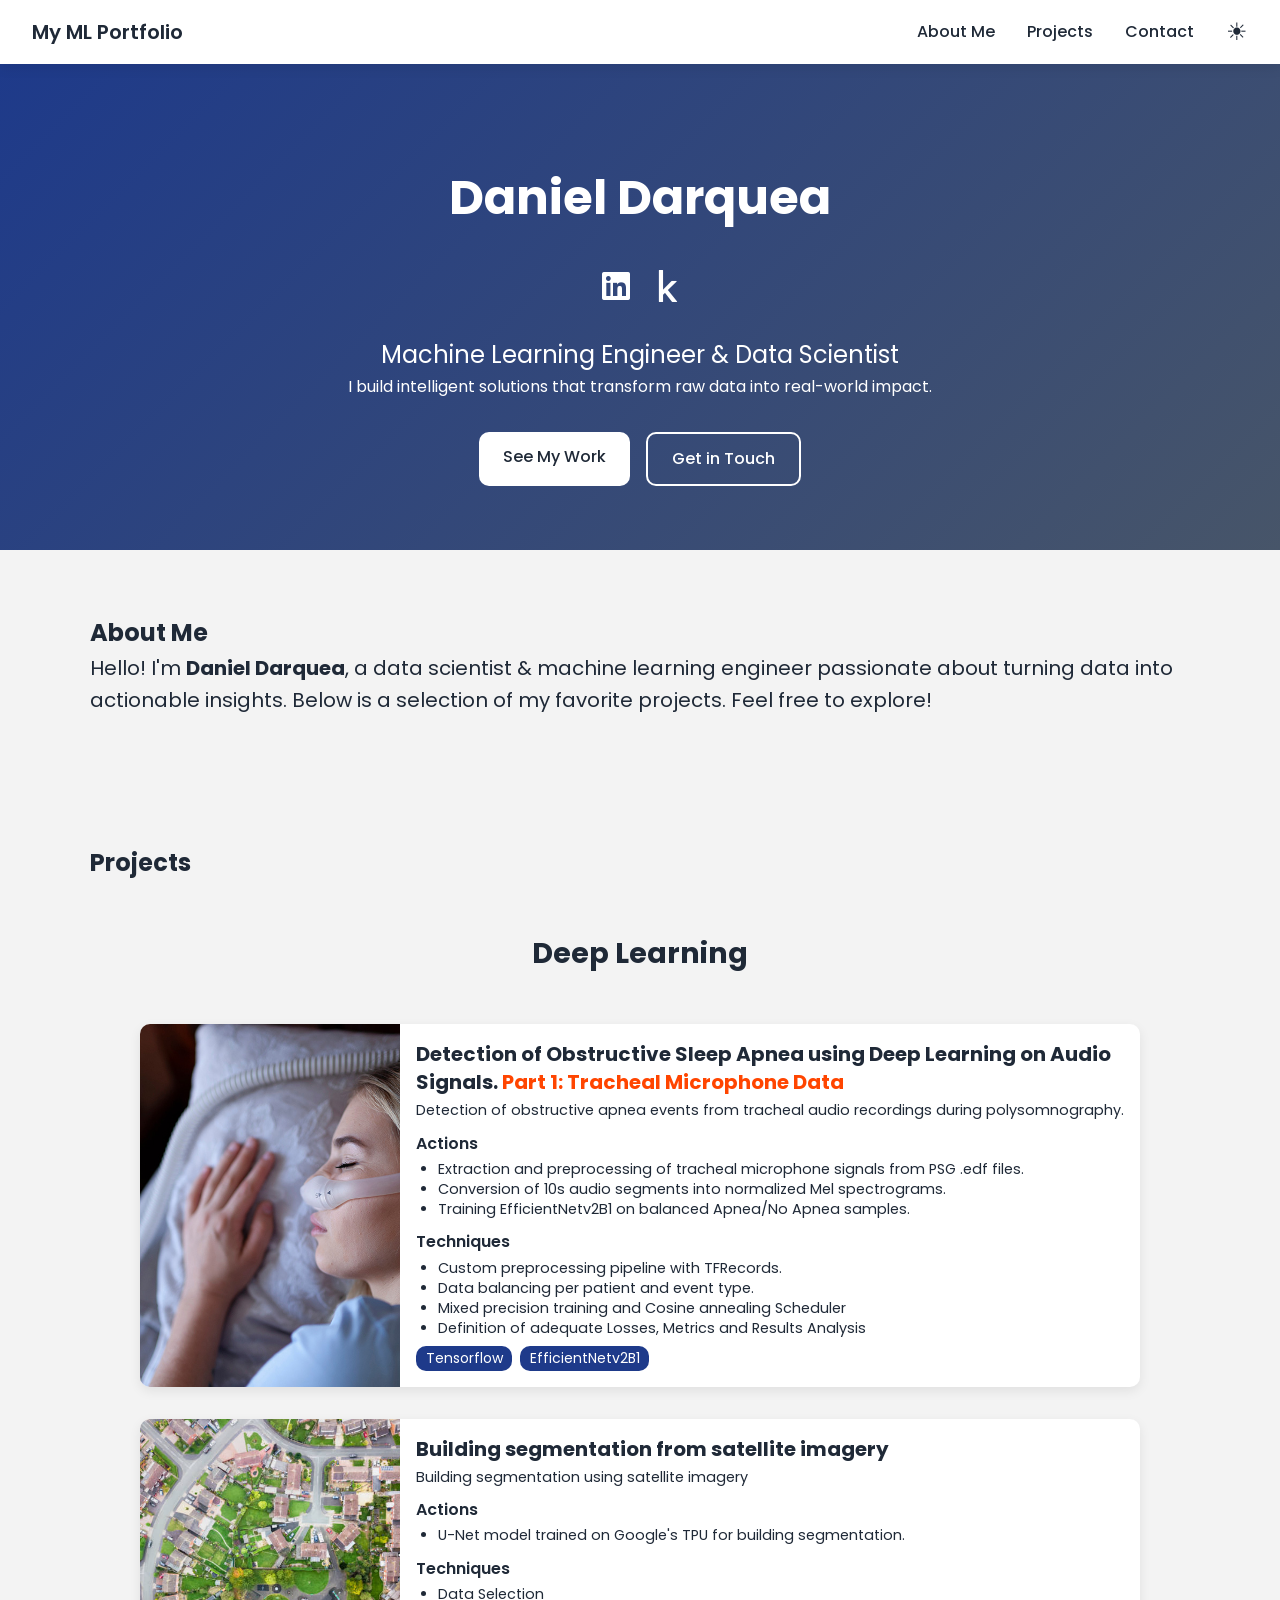
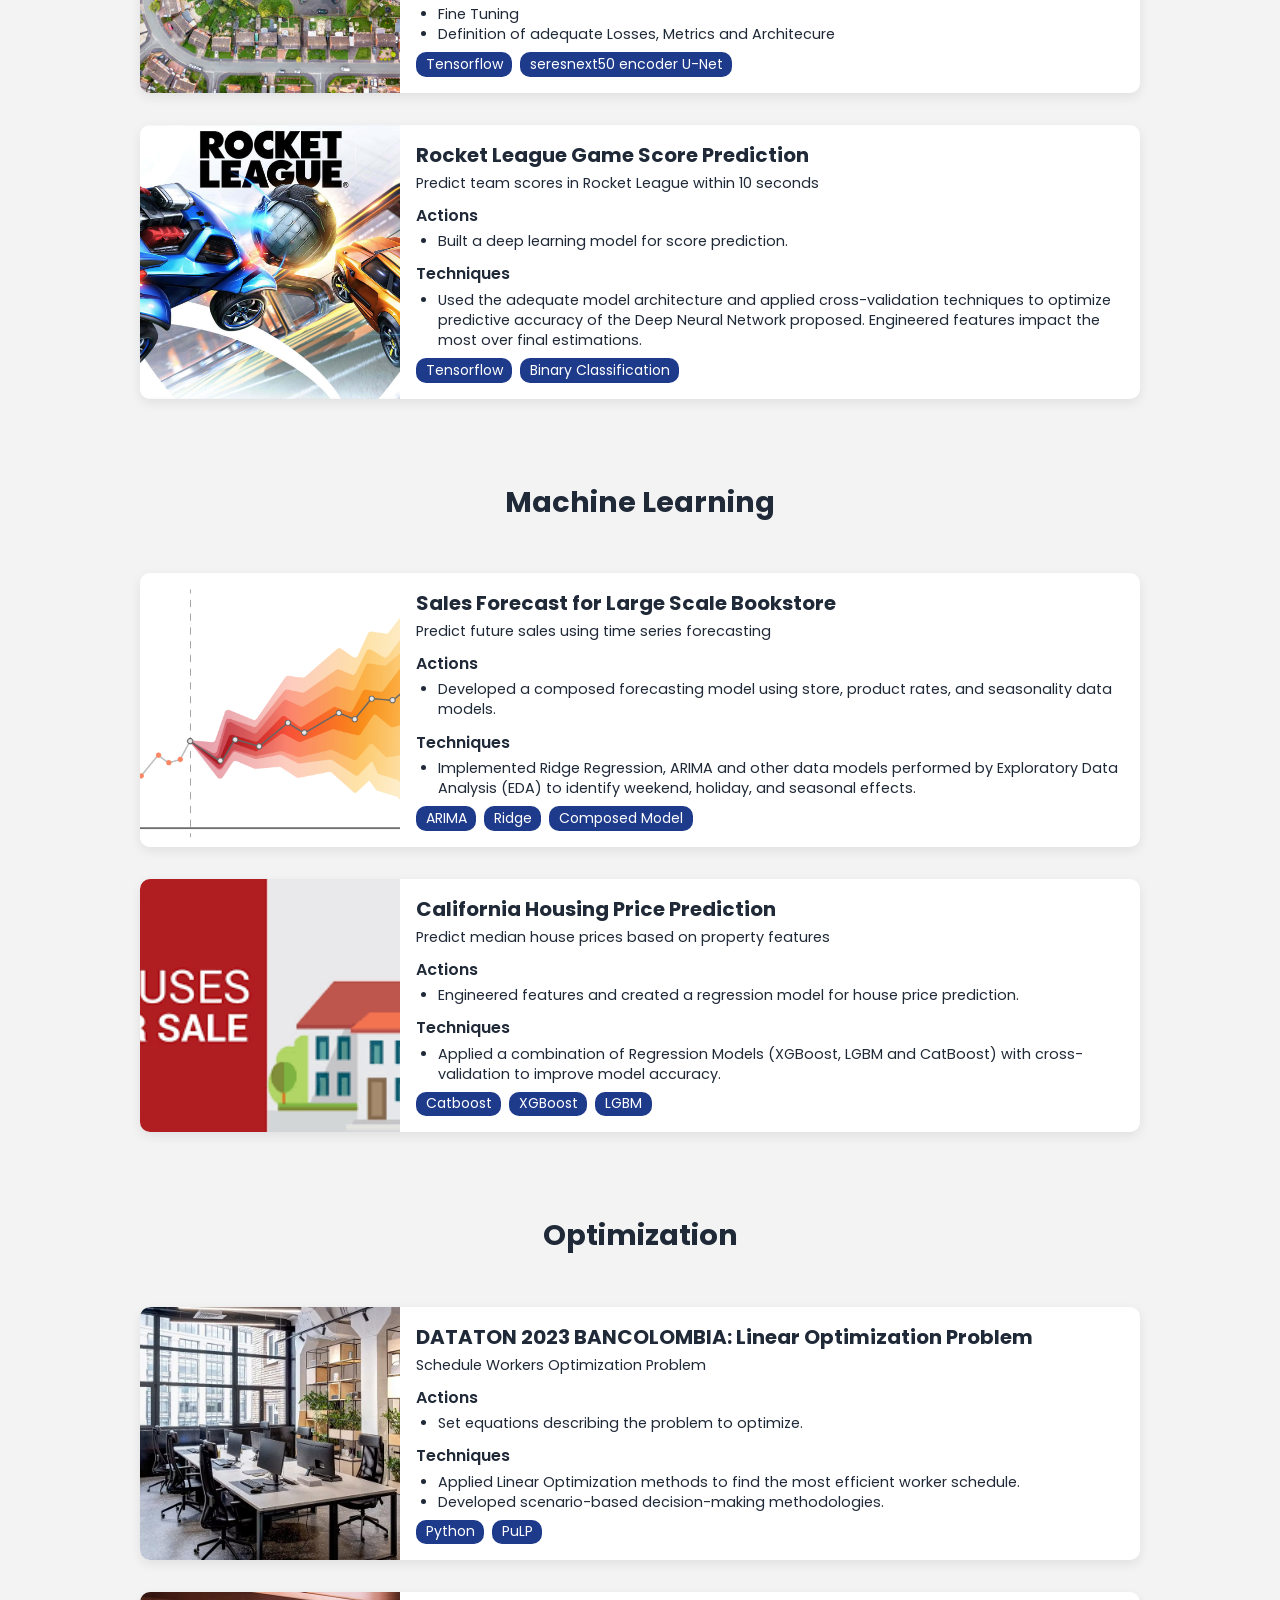
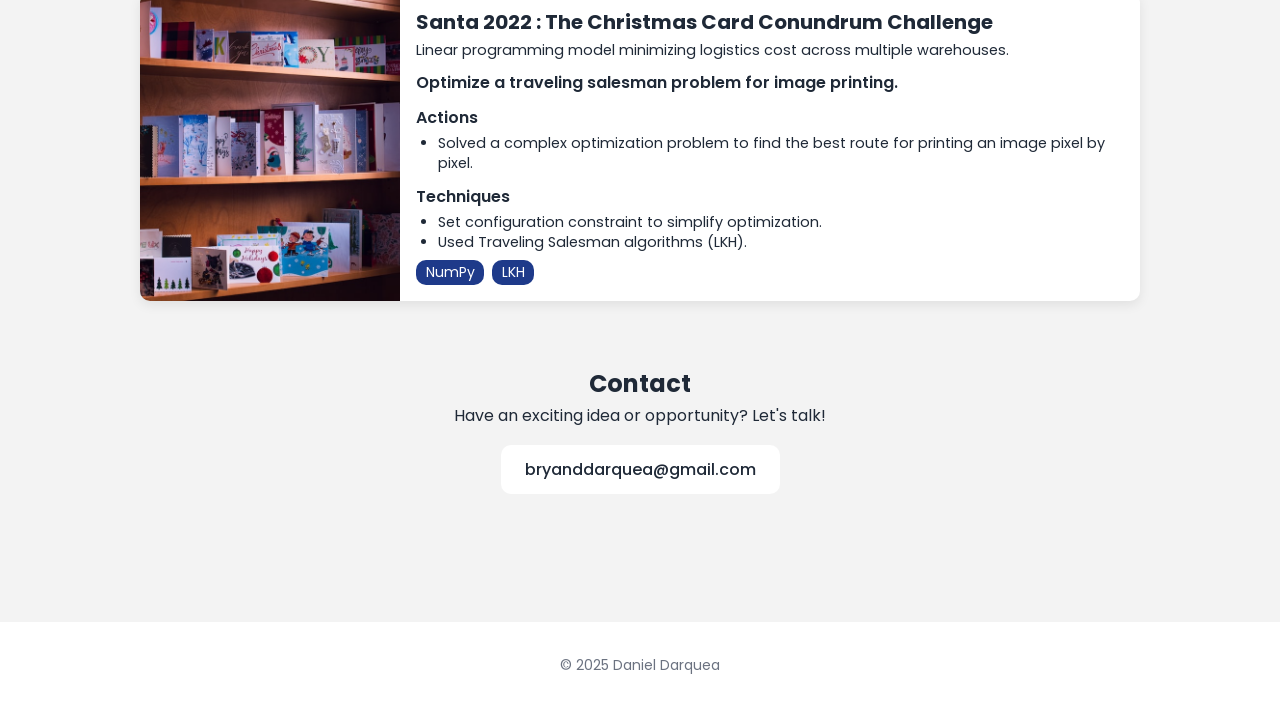
==== commit 9409c64d: "Part1 Apnea Project Included" ====
--- a/index.html
+++ b/index.html
@@ -3,7 +3,7 @@
 <head>
     <meta charset="UTF-8" />
     <meta http-equiv="X-UA-Compatible" content="IE=edge" />
-    <meta name="viewport" content="width=device-width, initial-scale=1.0" />
+    <meta name="viewport" content="width=1024" />
     <title>Machine Learning Portfolio</title>
     <link rel="icon" href="data:image/svg+xml,%3csvg xmlns='http://www.w3.org/2000/svg' viewBox='0 0 24 24' fill='currentColor'%3e%3cpath d='M20 6h-4V4c0-1.11-.89-2-2-2h-4c-1.11 0-2 .89-2 2v2H4c-1.11 0-2 .89-2 2v11c0 1.11.89 2 2 2h16c1.11 0 2-.89 2-2V8c0-1.11-.89-2-2-2zM10 4h4v2h-4V4zm10 15H4V8h16v11z'/%3e%3c/svg%3e">
     <link rel="stylesheet" href="https://cdnjs.cloudflare.com/ajax/libs/font-awesome/6.5.1/css/all.min.css" integrity="sha512-DTOQO9RWCH3ppGqcWaEA1BIZOC6xxalwEsw9c2QQeAIftl+Vegovlnee1c9QX4TctnWMn13TZye+giMm8e2LwA==" crossorigin="anonymous" referrerpolicy="no-referrer" />
@@ -61,7 +61,84 @@
                 <h2>Projects</h2>
 
                 <div class="project-grid">
-                    
+                
+                
+                <h3 class="category-heading">Deep Learning</h3>
+                    <!-- Deep Learning project 3 -->
+                    <a href="projects\dp3_part1-apnea-audio-ml.html" class="project-tile">
+                        <img src="posters\dp3_poster.jpg" alt="" />
+                        <div class="project-info">
+                            <h3>Detection of Obstructive Sleep Apnea using Deep Learning on Audio Signals.<span style="color:orangered"> Part 1: Tracheal Microphone Data</span></h3>
+                            <p>Detection of obstructive apnea events from tracheal audio recordings during polysomnography.</p>
+                            <h4>Actions</h4>
+                            <ul class="overlay-list">
+                                <li>Extraction and preprocessing of tracheal microphone signals from PSG .edf files.</li>
+                                <li>Conversion of 10s audio segments into normalized Mel spectrograms.</li>
+                                <li>Training EfficientNetv2B1 on balanced Apnea/No Apnea samples.</li>
+                            </ul>
+                            <h4>Techniques</h4>
+                            <ul class="overlay-list">
+                                <li>Custom preprocessing pipeline with TFRecords.</li>
+                                <li>Data balancing per patient and event type.</li>
+                                <li>Mixed precision training and Cosine annealing Scheduler</li>
+                                <li>Definition of adequate Losses, Metrics and Results Analysis</li>
+                            </ul>
+
+                            <ul class="project-tags">
+                                <li>Tensorflow</li><li>EfficientNetv2B1</li>
+                            </ul>
+                        </div>
+                    </a>
+                    
+                    <!-- Deep Learning project 1 -->
+                    <a href="projects\dp2_buildings-location-from-satellite-images.html" class="project-tile">
+                        <img src="posters/dp2_photo.jpg" alt="" />
+                        <div class="project-info">
+                            <h3>Building segmentation from satellite imagery</h3>
+                            <p>Building segmentation using satellite imagery</p>
+
+                            <h4>Actions</h4>
+                            <ul class="overlay-list">
+                                <li>U-Net model trained on Google's TPU for building segmentation.</li>
+                            </ul>
+                            <h4>Techniques</h4>
+                            <ul class="overlay-list">
+                                <li>Data Selection</li>
+                                <li>Fine Tuning</li>
+                                <li>Definition of adequate Losses, Metrics and Architecure</li>
+                            </ul>
+
+                            <ul class="project-tags">
+                                <li>Tensorflow</li><li>seresnext50 encoder U-Net</li>
+                            </ul>
+                        </div>
+                    </a>
+                    
+
+                    <!-- Deep Learning project 2 -->
+                    <a href="projects/dp1-tabular-playground-series-oct-2022.html" class="project-tile">
+                        <img src="posters/dp1_poster.jpg" alt="Deep Learning project 2 thumbnail" />
+                        <div class="project-info">
+                            <h3>Rocket League Game Score Prediction</h3>
+                            <p>Predict team scores in Rocket League within 10 seconds</p>
+
+                            <h4>Actions</h4>
+                            <ul class="overlay-list">
+                                <li>Built a deep learning model for score prediction.</li>
+                            </ul>
+                            <h4>Techniques</h4>
+                            <ul class="overlay-list">
+                                <li>Used the adequate model architecture and applied cross-validation techniques to optimize predictive accuracy
+                                of the Deep Neural Network proposed. Engineered features impact the most over final estimations.</li>
+                            </ul>
+                            
+                            <ul class="project-tags">
+                                <li>Tensorflow</li><li>Binary Classification</li>
+                            </ul>
+                        </div>
+                    </a>
+
+                
                 <h3 class="category-heading">Machine Learning</h3>
                     <!-- Machine Learning project 1 -->
                     <a href="projects/ml1_tps-sep-2022.html" class="project-tile">
@@ -107,58 +184,11 @@
                     </a>
 
                 
-                <h3 class="category-heading">Deep Learning</h3>
-                    <!-- Deep Learning project 1 -->
-                    <a href="projects\dp2_buildings-location-from-satellite-images.html" class="project-tile">
-                        <img src="posters/dp2_photo.jpg" alt="Deep Learning project 1 thumbnail" />
-                        <div class="project-info">
-                            <h3>Building segmentation from satellite imagery</h3>
-                            <p>Building segmentation using satellite imagery</p>
-
-                            <h4>Actions</h4>
-                            <ul class="overlay-list">
-                                <li>U-Net model trained on Google's TPU for building segmentation.</li>
-                            </ul>
-                            <h4>Techniques</h4>
-                            <ul class="overlay-list">
-                                <li>Data Selection</li>
-                                <li>Fine Tuning</li>
-                                <li>Definition of adequate Losses, Metrics and Architecure</li>
-                            </ul>
-
-                            <ul class="project-tags">
-                                <li>Tensorflow</li><li>seresnext50 encoder U-Net</li>
-                            </ul>
-                        </div>
-                    </a>
-                    
-
-                    <!-- Deep Learning project 2 -->
-                    <a href="projects/dp1-tabular-playground-series-oct-2022.html" class="project-tile">
-                        <img src="posters/dp1_poster.jpg" alt="Deep Learning project 2 thumbnail" />
-                        <div class="project-info">
-                            <h3>Rocket League Game Score Prediction</h3>
-                            <p>Predict team scores in Rocket League within 10 seconds</p>
-
-                            <h4>Actions</h4>
-                            <ul class="overlay-list">
-                                <li>Built a deep learning model for score prediction.</li>
-                            </ul>
-                            <h4>Techniques</h4>
-                            <ul class="overlay-list">
-                                <li>Used the adequate model architecture and applied cross-validation techniques to optimize predictive accuracy
-                                of the Deep Neural Network proposed. Engineered features impact the most over final estimations.</li>
-                            </ul>
-                            
-                            <ul class="project-tags">
-                                <li>Tensorflow</li><li>Binary Classification</li>
-                            </ul>
-                        </div>
-                    </a>
+                
 
                 <!-- Optimization -->
                 
-                    <h3 class="category-heading">Optimization</h3>
+                <h3 class="category-heading">Optimization</h3>
                     <!-- Optimization project 1 -->
                     <a href="projects/p1_bancolombia-bank-linear-optimization.html" class="project-tile">
                         <img src="posters/poster1.png" alt="Optimization project thumbnail" />
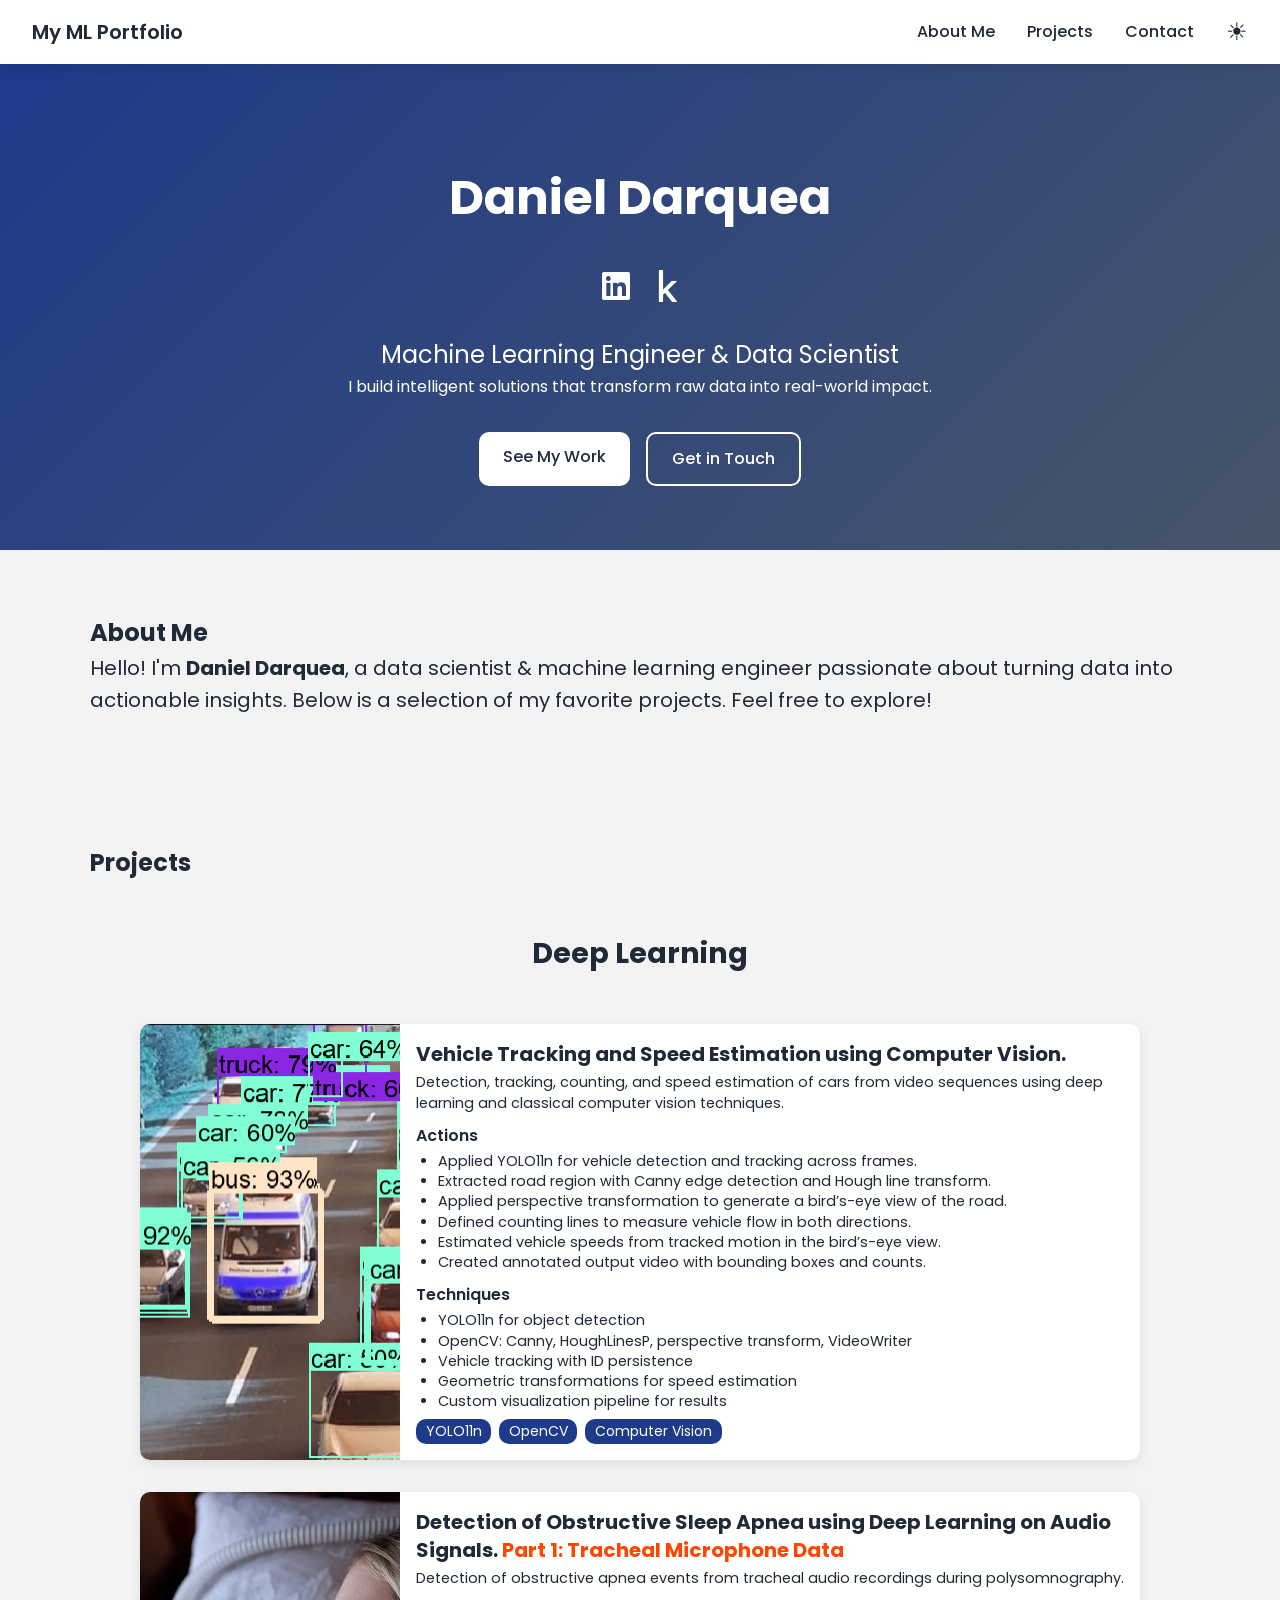
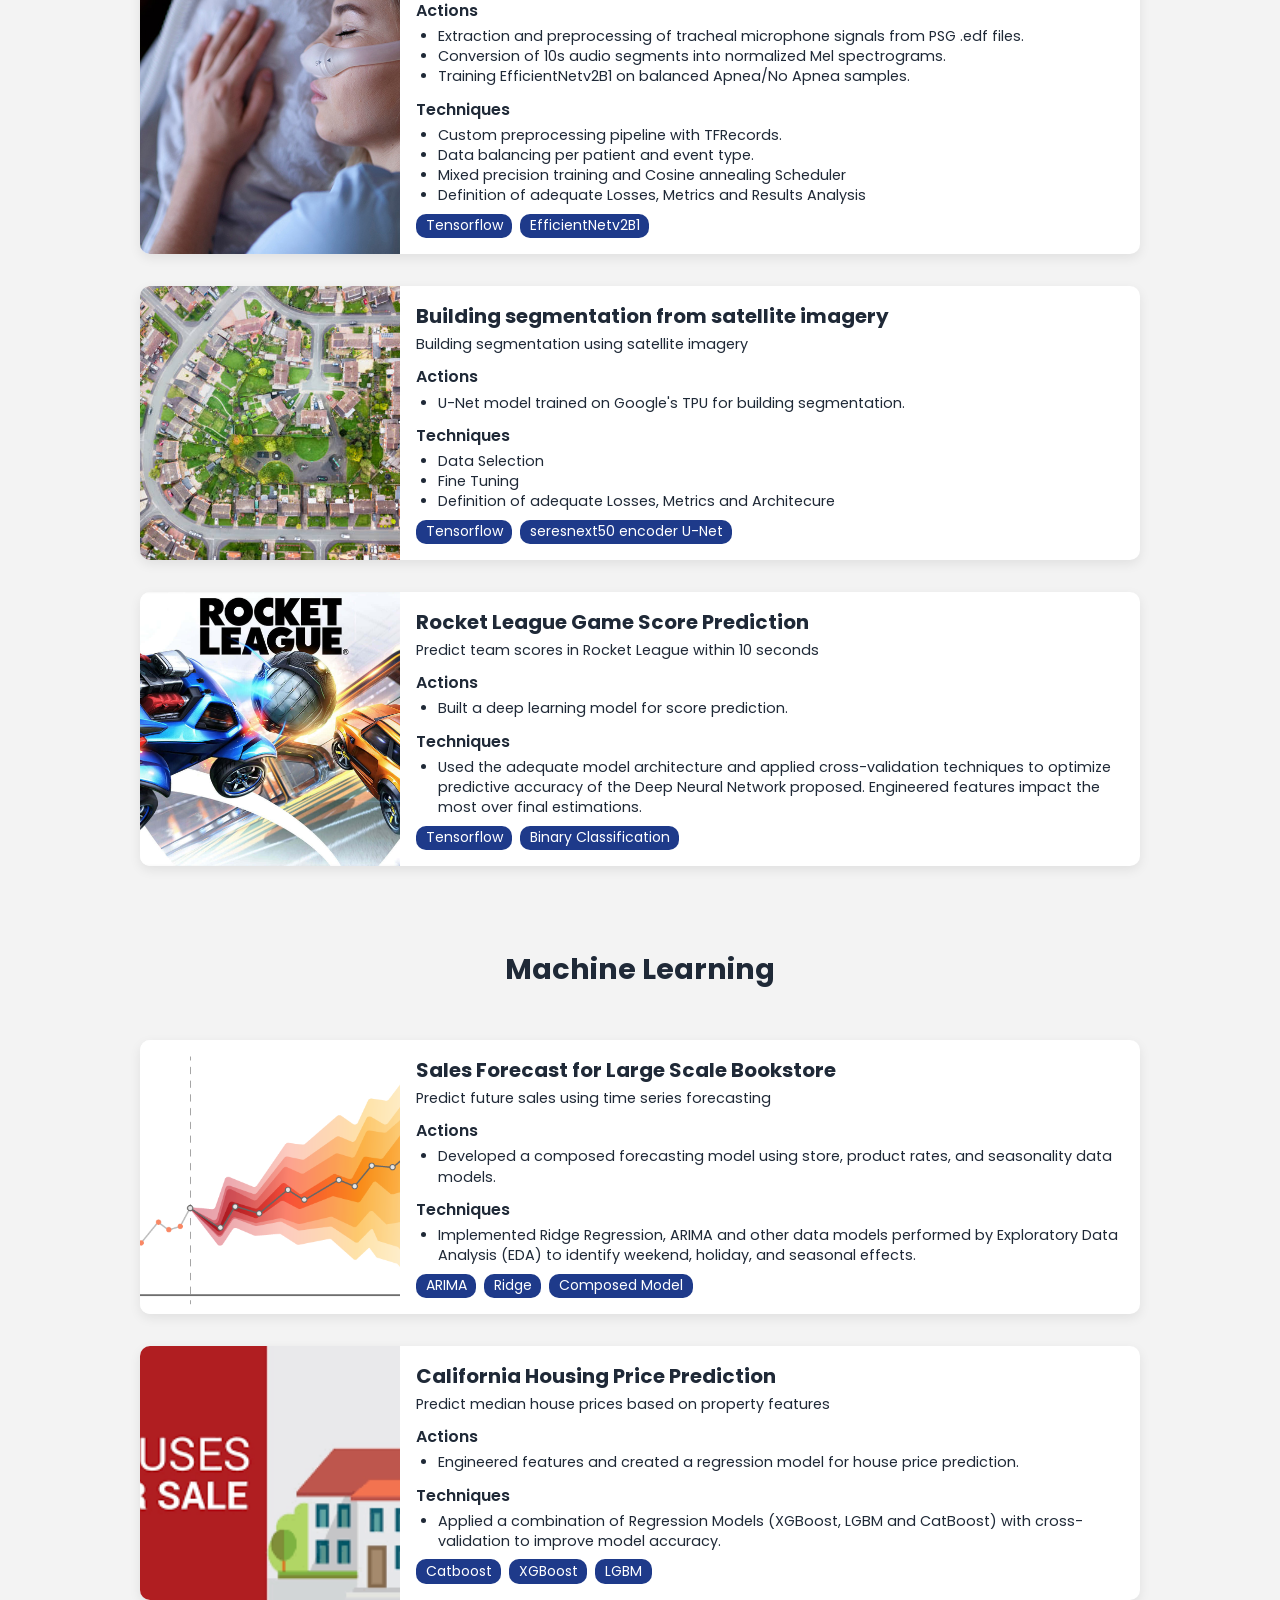
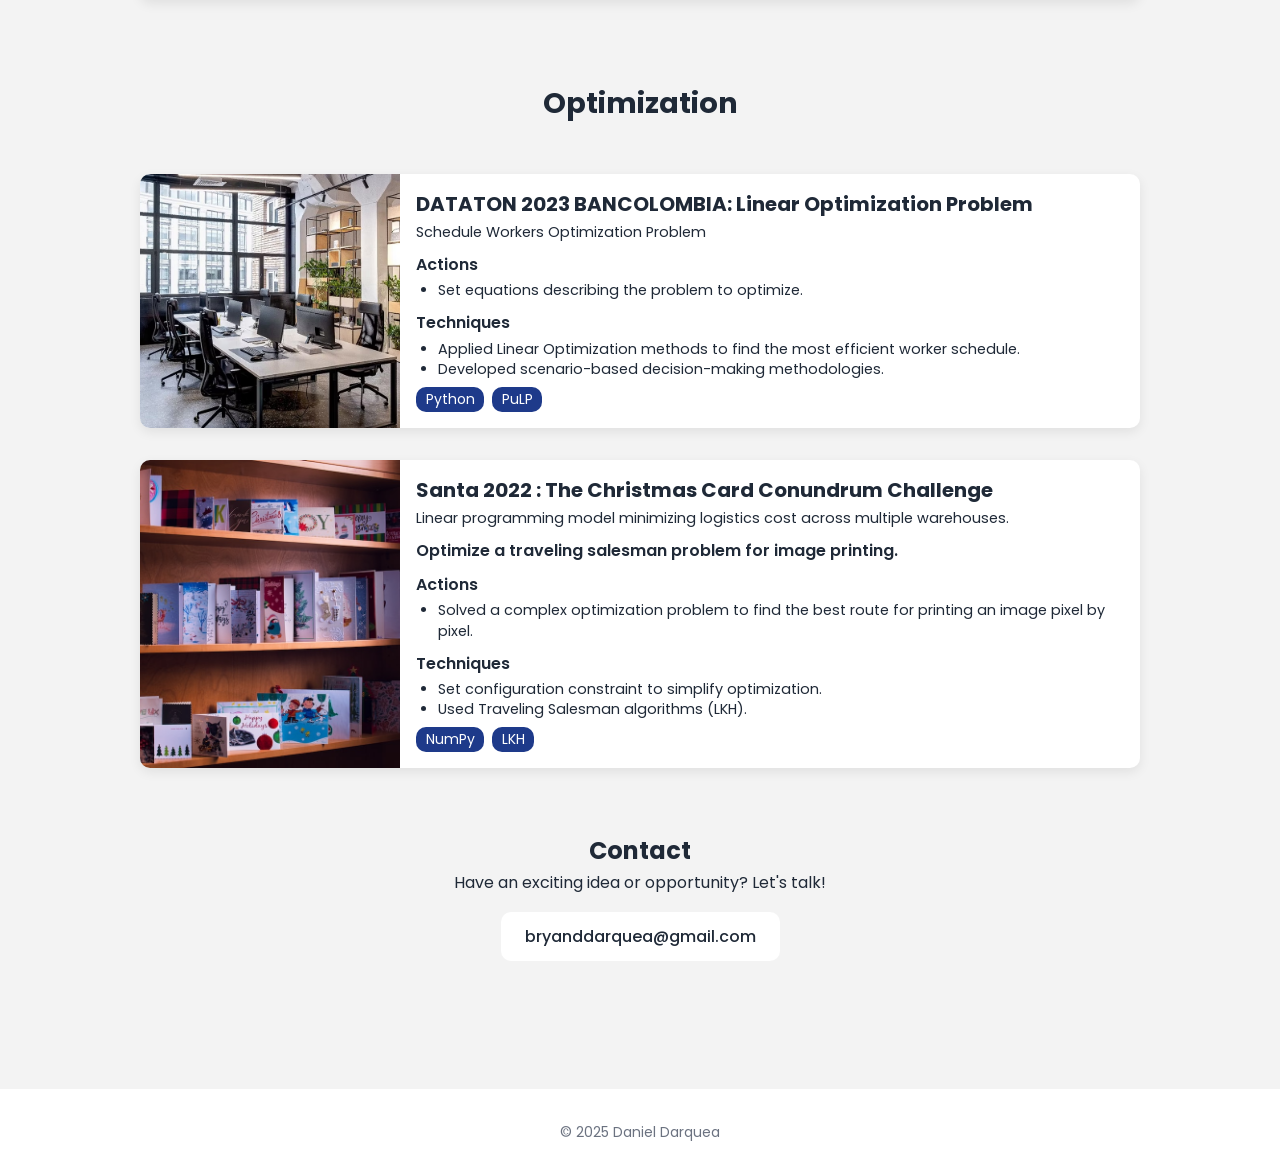
==== commit 80706637: "Project Added" ====
--- a/index.html
+++ b/index.html
@@ -64,6 +64,40 @@
                 
                 
                 <h3 class="category-heading">Deep Learning</h3>
+
+                    <!-- Deep Learning project 4 -->
+                    <a href="projects\dp4_track_cars_YOLO11n\track-cars-yolo.html" class="project-tile">
+                        <img src="posters\dp4_poster.ppm" alt="" />
+                        <div class="project-info">
+                            <h3>Vehicle Tracking and Speed Estimation using Computer Vision.</h3>
+                            <p>Detection, tracking, counting, and speed estimation of cars from video sequences using deep learning and classical computer vision techniques.</p>
+                                
+                            <h4>Actions</h4>
+                            <ul class="overlay-list">
+                                <li>Applied YOLO11n for vehicle detection and tracking across frames.</li>
+                                <li>Extracted road region with Canny edge detection and Hough line transform.</li>
+                                <li>Applied perspective transformation to generate a bird’s-eye view of the road.</li>
+                                <li>Defined counting lines to measure vehicle flow in both directions.</li>
+                                <li>Estimated vehicle speeds from tracked motion in the bird’s-eye view.</li>
+                                <li>Created annotated output video with bounding boxes and counts.</li>
+                            </ul>
+                                
+                            <h4>Techniques</h4>
+                            <ul class="overlay-list">
+                                <li>YOLO11n for object detection</li>
+                                <li>OpenCV: Canny, HoughLinesP, perspective transform, VideoWriter</li>
+                                <li>Vehicle tracking with ID persistence</li>
+                                <li>Geometric transformations for speed estimation</li>
+                                <li>Custom visualization pipeline for results</li>
+                            </ul>
+                                
+                            <ul class="project-tags">
+                                <li>YOLO11n</li><li>OpenCV</li><li>Computer Vision</li>
+                            </ul>
+                        </div>
+                    </a>
+                                           
+                    
                     <!-- Deep Learning project 3 -->
                     <a href="projects\dp3_part1-apnea-audio-ml.html" class="project-tile">
                         <img src="posters\dp3_poster.jpg" alt="" />
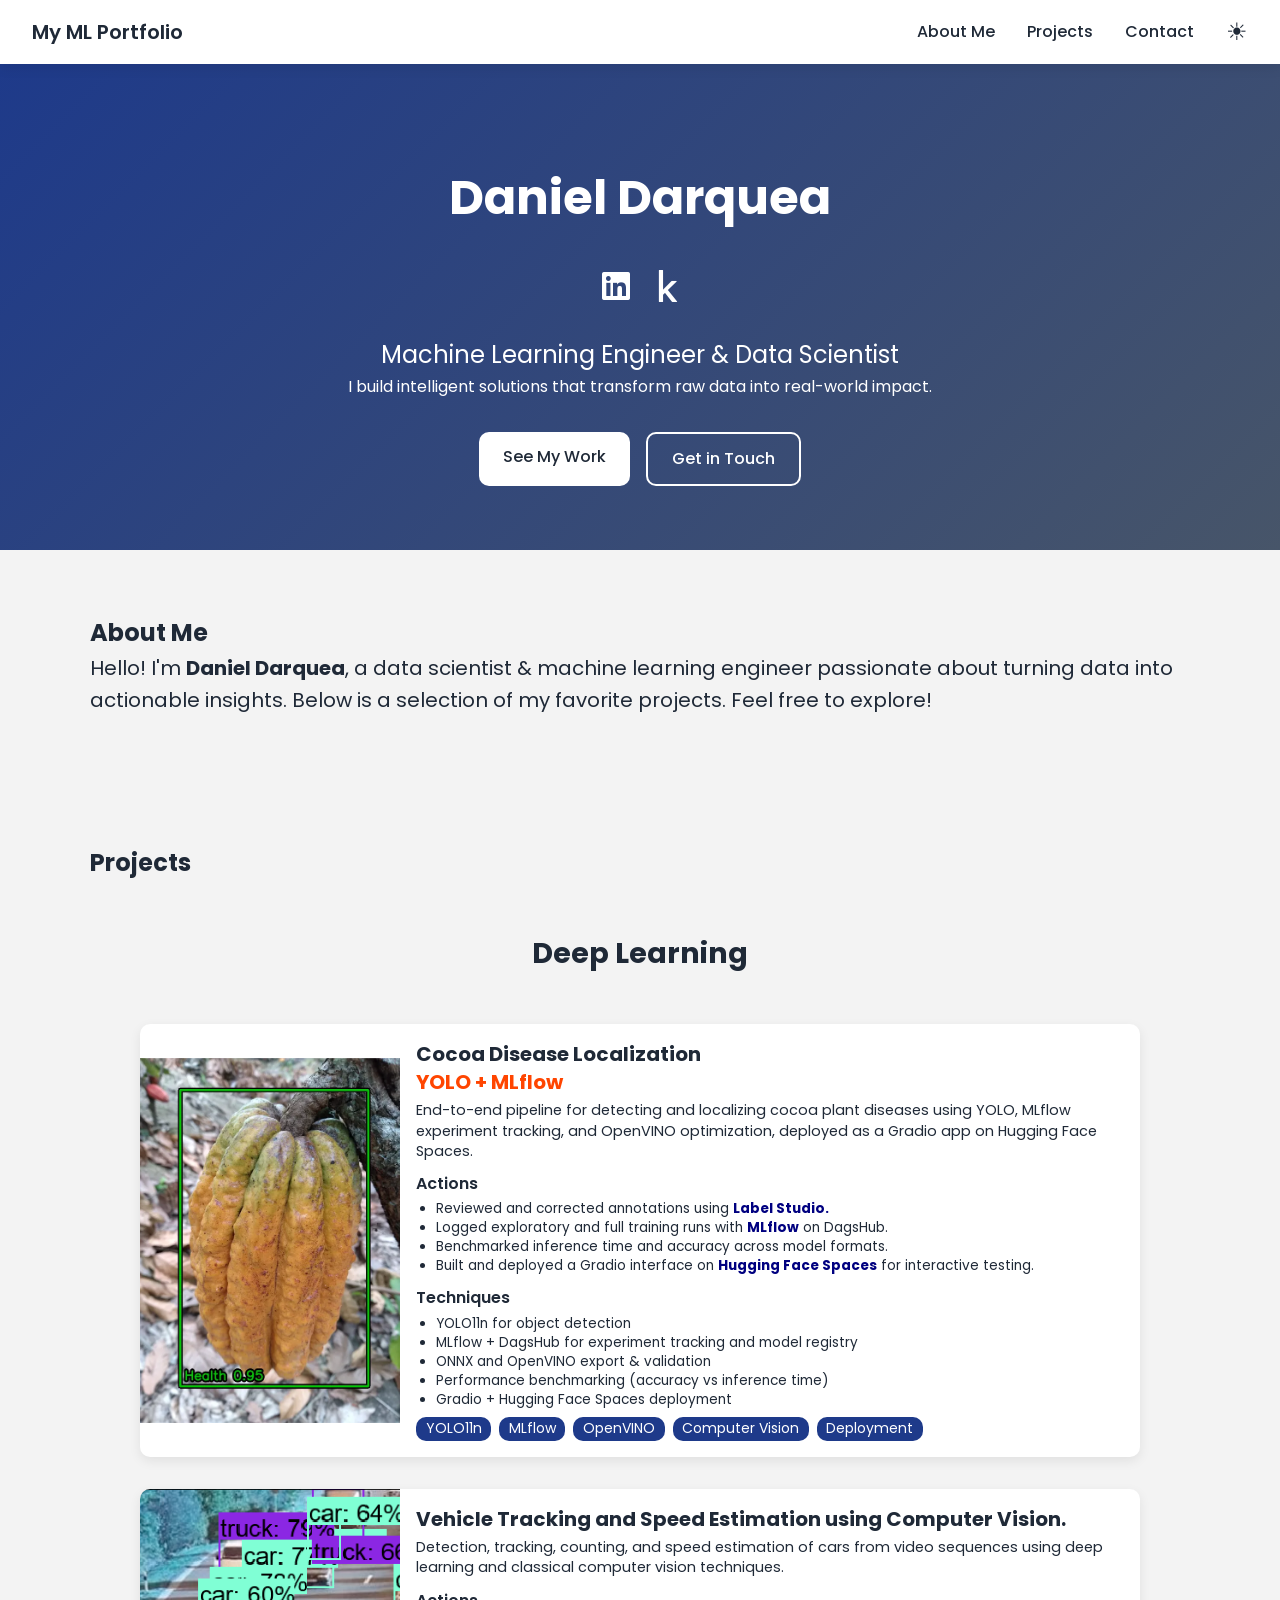
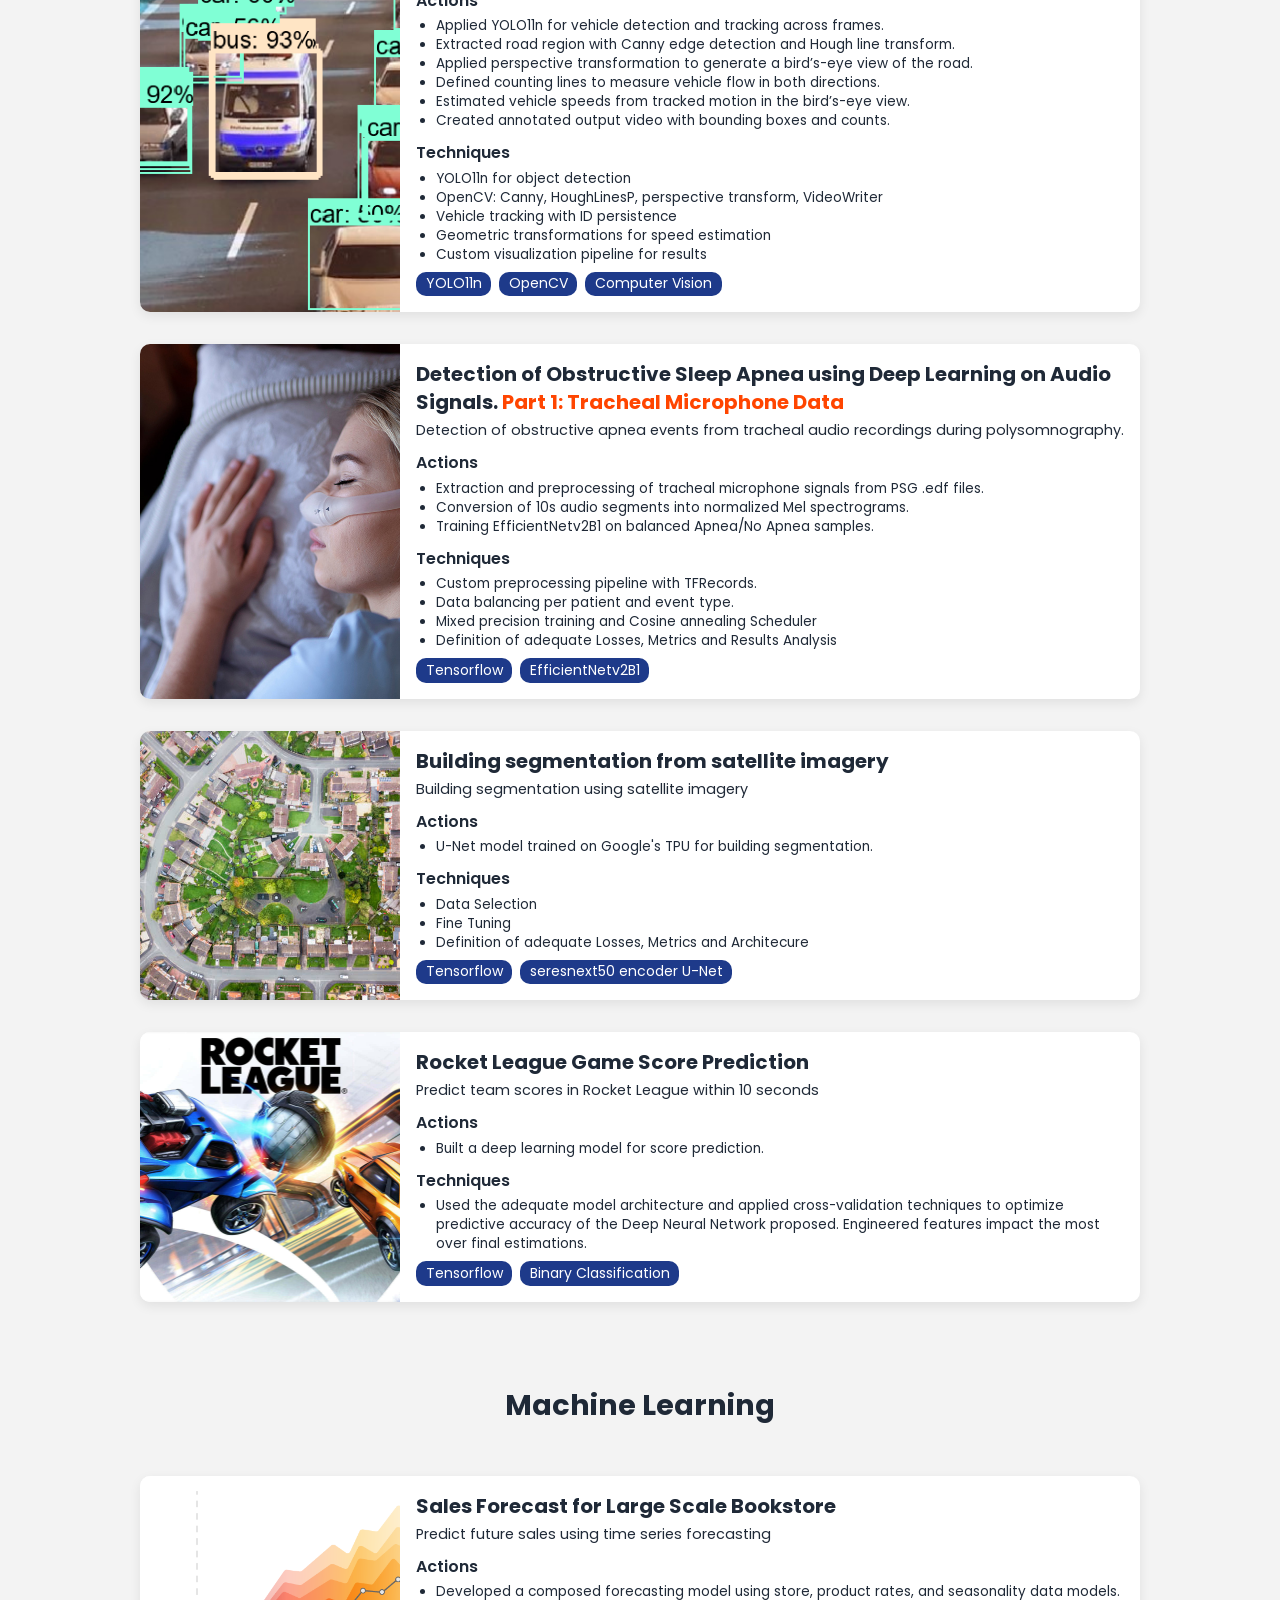
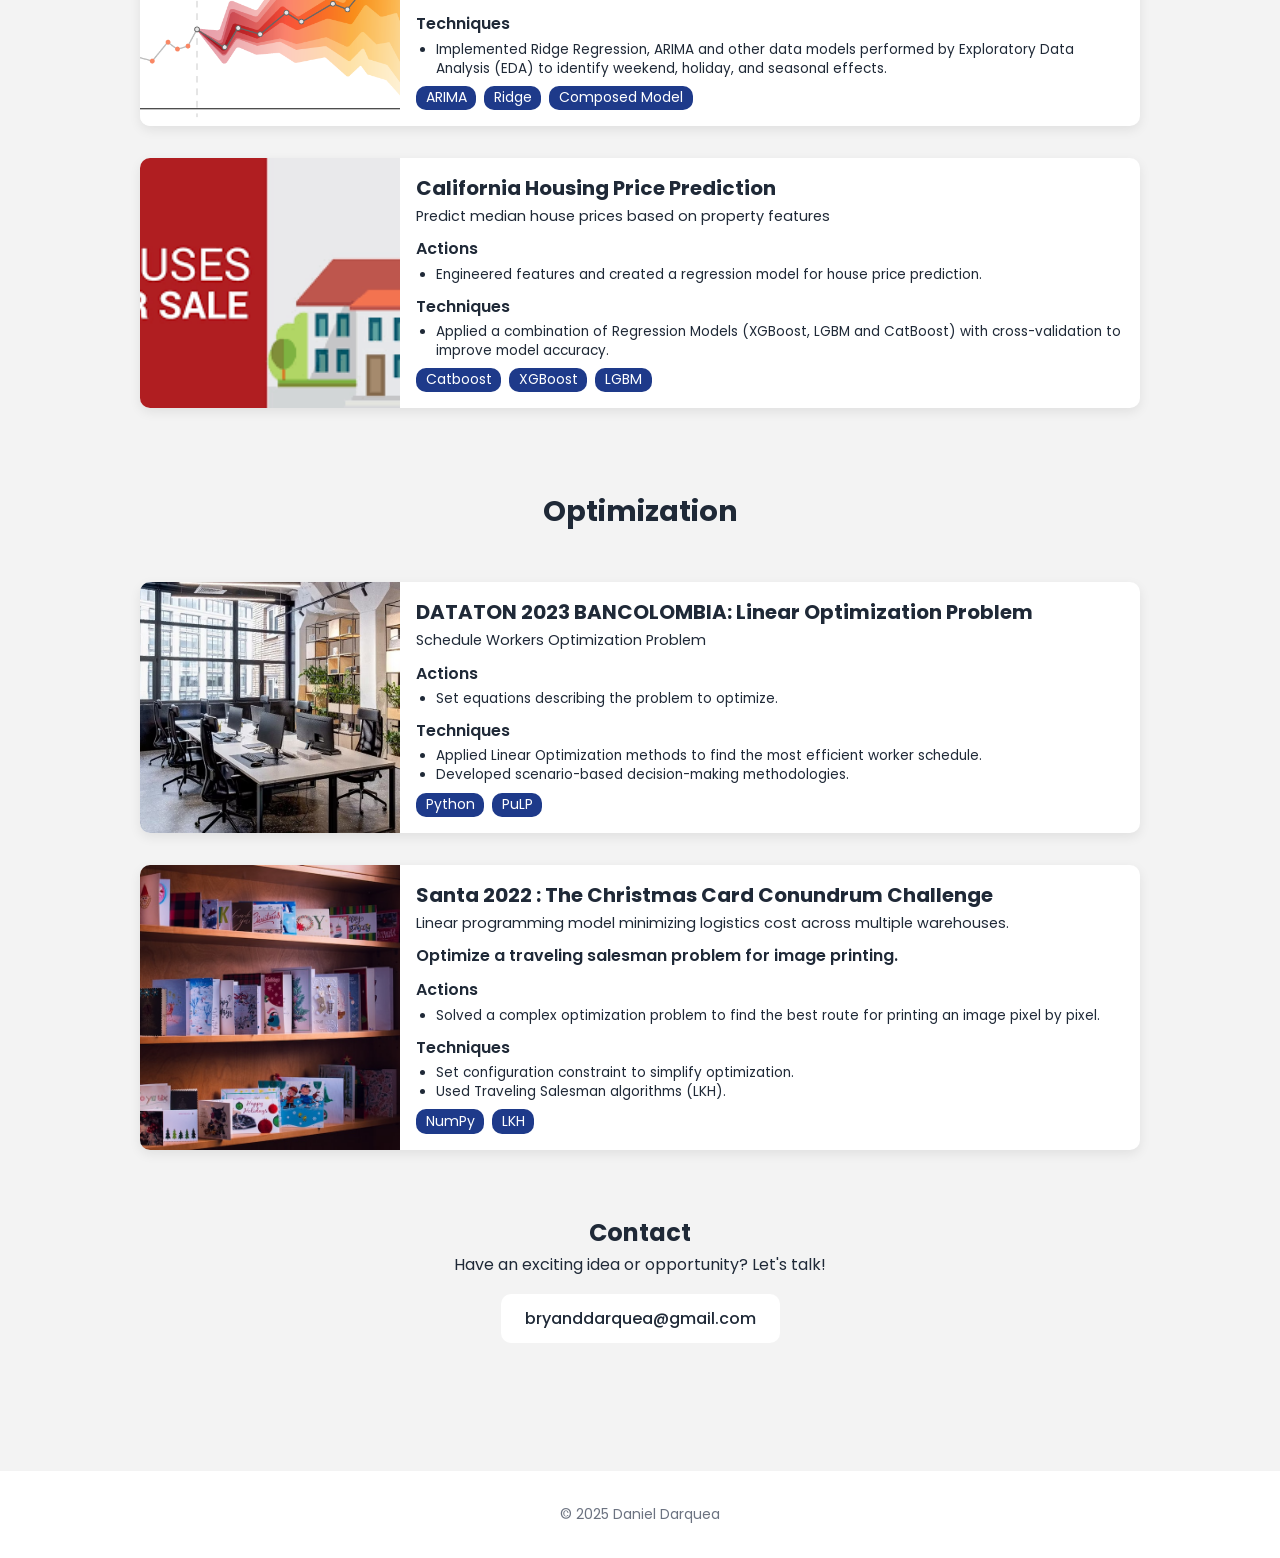
==== commit bbb3c464: "Project added" ====
--- a/index.html
+++ b/index.html
@@ -64,7 +64,39 @@
                 
                 
                 <h3 class="category-heading">Deep Learning</h3>
-
+                    
+
+                    <!-- Deep Learning project 5 -->
+                    <a href="projects/dp5_cocoa-localization-mlflow-models-tracking.html" class="project-tile">
+                        <img src="posters/dp5_poster.png" alt="" />
+                        <div class="project-info">
+                            <h3>Cocoa Disease Localization<br><span style="color:orangered">YOLO + MLflow</span></h3>
+                            <p>End-to-end pipeline for detecting and localizing cocoa plant diseases using YOLO, MLflow experiment tracking, and OpenVINO optimization, deployed as a Gradio app on Hugging Face Spaces.</p>
+                            
+                            <h4>Actions</h4>
+                            <ul class="overlay-list">
+                                <li>Reviewed and corrected annotations using <b><span style="color:navy">Label Studio.</span></b></li>
+                                <li>Logged exploratory and full training runs with <b><span style="color:navy">MLflow</span></b> on DagsHub.</li>
+                                <li>Benchmarked inference time and accuracy across model formats.</li>
+                                <li>Built and deployed a Gradio interface on <b><span style="color:navy">Hugging Face Spaces</span></b> for interactive testing.</li>
+                            </ul>
+                            
+                            <h4>Techniques</h4>
+                            <ul class="overlay-list">
+                                <li>YOLO11n for object detection</li>
+                                <li>MLflow + DagsHub for experiment tracking and model registry</li>
+                                <li>ONNX and OpenVINO export & validation</li>
+                                <li>Performance benchmarking (accuracy vs inference time)</li>
+                                <li>Gradio + Hugging Face Spaces deployment</li>
+                            </ul>
+                            
+                            <ul class="project-tags">
+                                <li>YOLO11n</li><li>MLflow</li><li>OpenVINO</li><li>Computer Vision</li><li>Deployment</li>
+                            </ul>
+                        </div>
+                    </a>
+
+                
                     <!-- Deep Learning project 4 -->
                     <a href="projects\dp4_track_cars_YOLO11n\track-cars-yolo.html" class="project-tile">
                         <img src="posters\dp4_poster.ppm" alt="" />
--- a/style.css
+++ b/style.css
@@ -214,7 +214,7 @@
 .project-info {
   padding: 1rem;
   grid-column: 2;
-  font-size: 0.95rem; /* shrink overall text */
+  font-size: 0.9rem; /* shrink overall text */
   line-height: 1.4;
 }
 
@@ -232,7 +232,7 @@
 
 .project-info .overlay-list {
   margin-left: 1.5em;
-  font-size: 0.9rem; /* keep bullets slightly smaller */
+  font-size: 0.85rem; /* keep bullets slightly smaller */
 }
 
 .project-info p {
